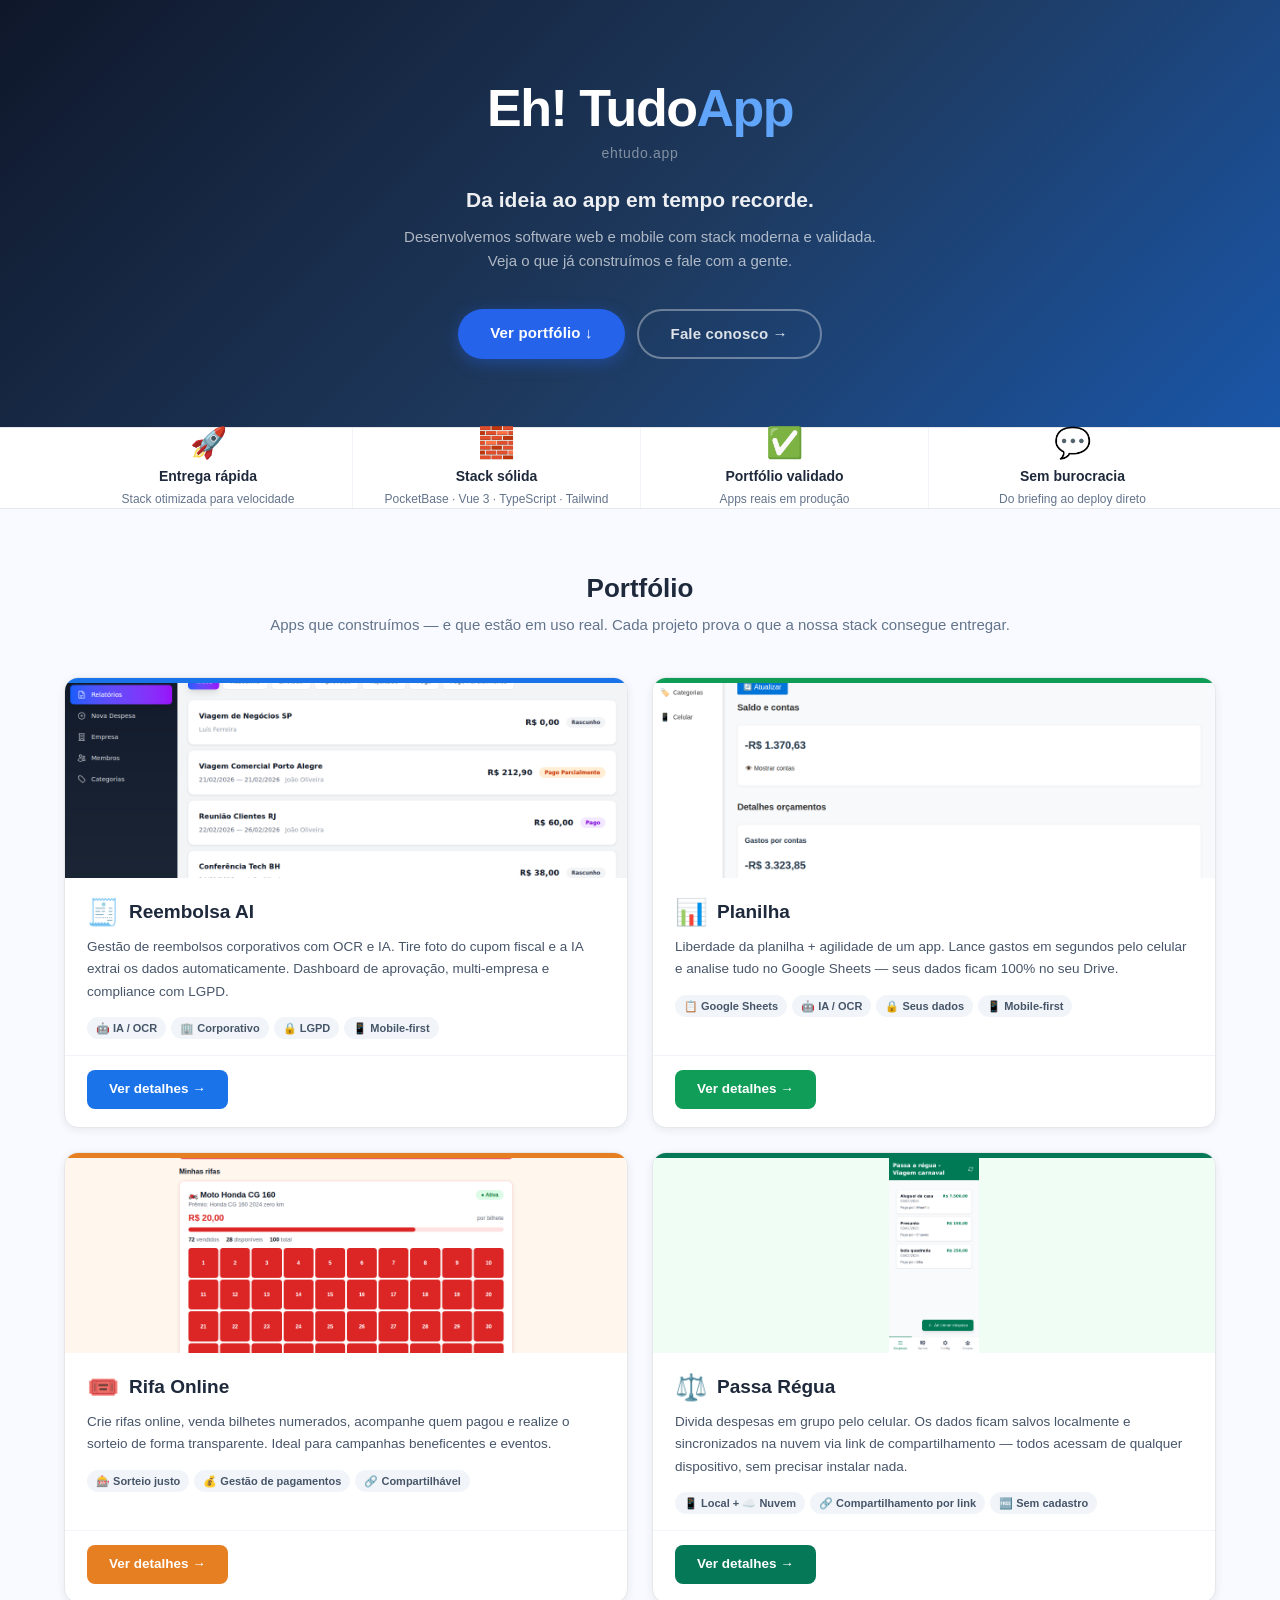
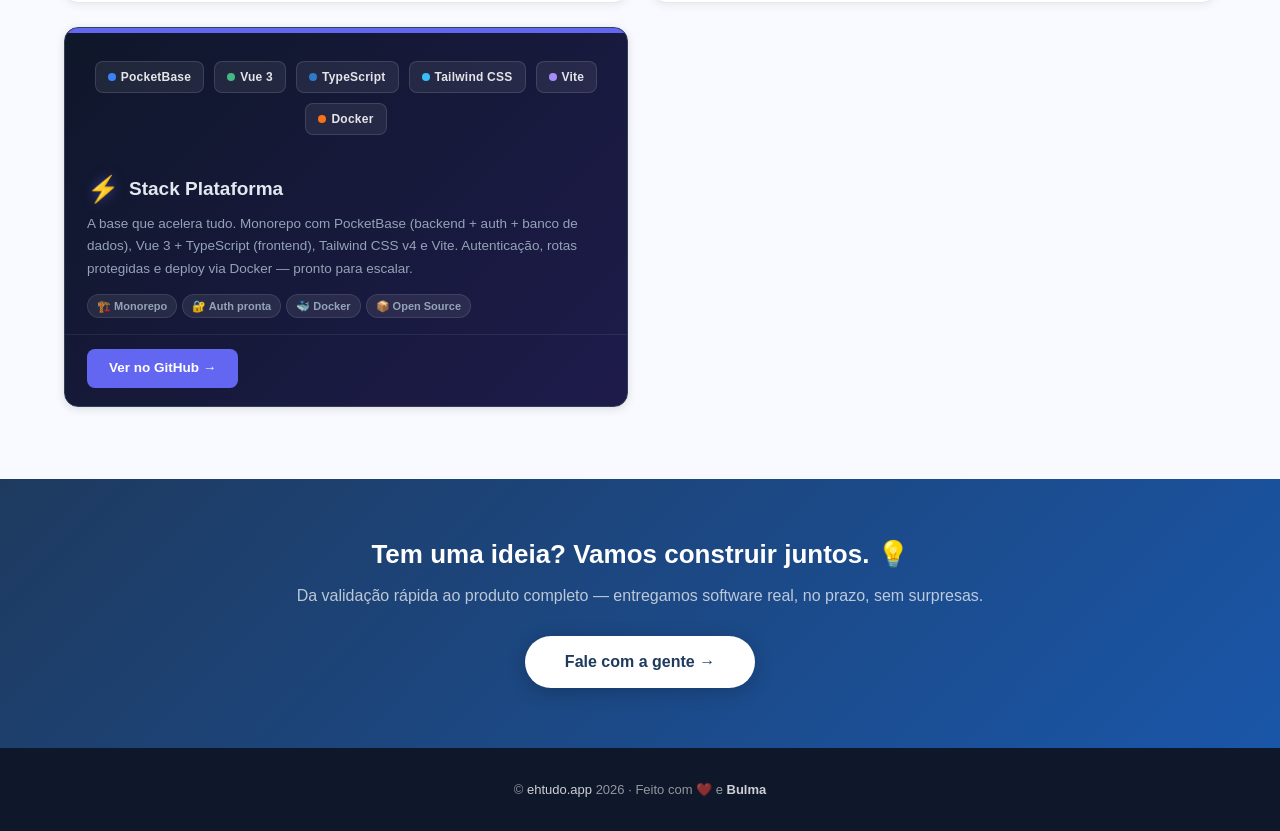
==== www/index.html @ 8eaa6269 "index.html: reposition as dev-services portfolio with Stack Plataforma card and CTA band Co-authored" ====
<!DOCTYPE html>
<html lang="pt-BR">
<head>
    <meta charset="utf-8">
    <meta name="viewport" content="width=device-width, initial-scale=1">
    <meta name="description" content="Eh! Tudo App — desenvolvemos software web e mobile de forma rápida com stack moderna (PocketBase + Vue + TypeScript + Tailwind). Conheça nosso portfólio e fale conosco.">
    <title>Eh! Tudo App — Desenvolvimento de Software</title>
    <link rel="stylesheet" href="https://cdnjs.cloudflare.com/ajax/libs/font-awesome/5.15.4/css/all.min.css">
    <link href="css/bulma.min.css" rel="stylesheet">
    <link href="css/style.css" rel="stylesheet">
    <script>
      (adsbygoogle = window.adsbygoogle || []).push({
        google_ad_client: "ca-pub-1269773357354866",
        enable_page_level_ads: true
      });
    </script>
    <style>
        /* ── Reset ───────────────────────────────── */
        body { background: #f8faff; font-family: -apple-system, BlinkMacSystemFont, 'Segoe UI', sans-serif; }

        /* ── Hero ────────────────────────────────── */
        .ht-hero {
            background: linear-gradient(135deg, #0f172a 0%, #1e3a5f 55%, #1a56a8 100%);
            padding: 80px 24px 68px;
            text-align: center;
        }
        .ht-hero-logo {
            font-size: 52px; font-weight: 900; color: #fff;
            letter-spacing: -1.5px; line-height: 1.1; margin-bottom: 6px;
        }
        .ht-hero-logo span { color: #60a5fa; }
        .ht-hero-domain { font-size: 14px; color: rgba(255,255,255,0.45); letter-spacing: 0.05em; margin-bottom: 22px; }
        .ht-hero-tagline {
            font-size: 21px; color: rgba(255,255,255,0.92); font-weight: 700;
            max-width: 580px; margin: 0 auto 10px; line-height: 1.35;
        }
        .ht-hero-sub {
            font-size: 15px; color: rgba(255,255,255,0.65);
            max-width: 480px; margin: 0 auto 36px; line-height: 1.6;
        }
        .ht-hero-ctas { display: flex; gap: 12px; justify-content: center; flex-wrap: wrap; }
        .ht-hero-cta {
            display: inline-block; background: #2563eb; color: #fff;
            padding: 13px 32px; border-radius: 50px; font-size: 15px;
            font-weight: 700; text-decoration: none; letter-spacing: 0.01em;
            transition: background 0.2s, transform 0.15s;
            box-shadow: 0 4px 16px rgba(37,99,235,0.40);
        }
        .ht-hero-cta:hover { background: #1d4ed8; color: #fff; transform: translateY(-1px); }
        .ht-hero-cta-ghost {
            display: inline-block; background: transparent; color: rgba(255,255,255,0.85);
            padding: 12px 32px; border-radius: 50px; font-size: 15px;
            font-weight: 700; text-decoration: none; letter-spacing: 0.01em;
            border: 2px solid rgba(255,255,255,0.35);
            transition: border-color 0.2s, color 0.2s, transform 0.15s;
        }
        .ht-hero-cta-ghost:hover { border-color: rgba(255,255,255,0.8); color: #fff; transform: translateY(-1px); }

        /* ── Pillars strip ───────────────────────── */
        .ht-pillars {
            background: #fff;
            border-bottom: 1px solid #e5e7eb;
            border-top: 1px solid #e5e7eb;
        }
        .ht-pillar { text-align: center; padding: 28px 12px; }
        .ht-pillar-icon { font-size: 30px; margin-bottom: 8px; line-height: 1; }
        .ht-pillar-title { font-weight: 700; font-size: 14px; color: #1e293b; margin-bottom: 3px; }
        .ht-pillar-sub { font-size: 12px; color: #64748b; }
        .ht-pillar + .ht-pillar { border-left: 1px solid #f1f5f9; }

        /* ── Apps section ────────────────────────── */
        .ht-apps { background: #f8faff; padding: 60px 24px 72px; }
        .ht-section-title {
            font-size: 26px; font-weight: 800; color: #1e293b;
            text-align: center; margin-bottom: 6px;
        }
        .ht-section-sub { text-align: center; color: #64748b; margin-bottom: 40px; font-size: 15px; }

        /* Card */
        .ht-card {
            background: #fff; border-radius: 14px; overflow: hidden;
            box-shadow: 0 2px 10px rgba(0,0,0,0.07);
            border: 1px solid #e5e7eb;
            display: flex; flex-direction: column; height: 100%;
            transition: box-shadow 0.2s, transform 0.2s;
        }
        .ht-card:hover { box-shadow: 0 10px 36px rgba(0,0,0,0.13); transform: translateY(-4px); }
        .ht-card-bar { height: 5px; }
        .ht-card-imgwrap { overflow: hidden; }
        .ht-card-img { width: 100%; height: 195px; object-fit: cover; display: block; }
        .ht-card-body { padding: 20px 22px 16px; flex: 1; }
        .ht-card-header { display: flex; align-items: center; gap: 10px; margin-bottom: 10px; }
        .ht-card-icon { font-size: 26px; line-height: 1; }
        .ht-card-name { font-size: 19px; font-weight: 700; color: #1e293b; }
        .ht-card-desc { font-size: 13.5px; color: #475569; line-height: 1.65; margin-bottom: 14px; }
        .ht-card-tags { display: flex; flex-wrap: wrap; gap: 5px; }
        .ht-tag {
            font-size: 11px; font-weight: 600; padding: 3px 9px; border-radius: 100px;
            background: #f1f5f9; color: #475569;
        }
        .ht-card-footer { padding: 14px 22px 18px; border-top: 1px solid #f1f5f9; }
        .ht-btn {
            display: inline-block; padding: 9px 22px; border-radius: 8px;
            font-size: 13.5px; font-weight: 700; text-decoration: none;
            transition: opacity 0.15s, transform 0.15s; color: #fff;
        }
        .ht-btn:hover { opacity: 0.88; color: #fff; transform: translateX(2px); }

        /* ── Stack card (dark tech panel) ───────── */
        .ht-stack-panel {
            background: linear-gradient(135deg, #0f172a 0%, #1e1b4b 100%);
            border-radius: 14px; overflow: hidden;
            box-shadow: 0 2px 10px rgba(0,0,0,0.12);
            border: 1px solid #334155;
            display: flex; flex-direction: column; height: 100%;
            transition: box-shadow 0.2s, transform 0.2s;
        }
        .ht-stack-panel:hover { box-shadow: 0 10px 36px rgba(0,0,0,0.25); transform: translateY(-4px); }
        .ht-stack-panel .ht-card-bar { background: #6366f1; }
        .ht-stack-preview {
            padding: 28px 24px 20px; display: flex; align-items: center; justify-content: center;
            gap: 10px; flex-wrap: wrap; min-height: 110px;
        }
        .ht-tech-badge {
            display: inline-flex; align-items: center; gap: 5px;
            background: rgba(255,255,255,0.07); border: 1px solid rgba(255,255,255,0.12);
            border-radius: 8px; padding: 6px 12px;
            font-size: 12px; font-weight: 700; color: rgba(255,255,255,0.88);
            letter-spacing: 0.02em;
        }
        .ht-tech-badge-dot { width: 8px; height: 8px; border-radius: 50%; display: inline-block; }
        .ht-stack-panel .ht-card-body { background: transparent; }
        .ht-stack-panel .ht-card-name { color: #e2e8f0; }
        .ht-stack-panel .ht-card-desc { color: #94a3b8; }
        .ht-stack-panel .ht-tag { background: rgba(255,255,255,0.08); color: #94a3b8; border: 1px solid rgba(255,255,255,0.1); }
        .ht-stack-panel .ht-card-footer { border-top: 1px solid rgba(255,255,255,0.08); }
        .ht-stack-panel .ht-card-icon { filter: drop-shadow(0 0 6px rgba(99,102,241,0.5)); }

        /* ── CTA band ────────────────────────────── */
        .ht-cta-band {
            background: linear-gradient(135deg, #1e3a5f 0%, #1a56a8 100%);
            padding: 56px 24px 60px; text-align: center;
        }
        .ht-cta-band-title { font-size: 26px; font-weight: 800; color: #fff; margin-bottom: 10px; }
        .ht-cta-band-sub { font-size: 16px; color: rgba(255,255,255,0.70); margin-bottom: 28px; }
        .ht-cta-band-btn {
            display: inline-block; background: #fff; color: #1e3a5f;
            padding: 14px 40px; border-radius: 50px; font-size: 16px;
            font-weight: 800; text-decoration: none;
            transition: background 0.2s, transform 0.15s;
            box-shadow: 0 4px 20px rgba(0,0,0,0.20);
        }
        .ht-cta-band-btn:hover { background: #e0edff; color: #1e3a5f; transform: translateY(-2px); }

        /* ── Footer ──────────────────────────────── */
        .ht-footer {
            background: #0f172a; color: rgba(255,255,255,0.55);
            text-align: center; padding: 32px 24px; font-size: 13px;
        }
        .ht-footer a { color: rgba(255,255,255,0.80); }
        .ht-footer a:hover { color: #fff; }

        @media (max-width: 768px) {
            .ht-hero { padding: 52px 16px 48px; }
            .ht-hero-logo { font-size: 38px; }
            .ht-hero-tagline { font-size: 18px; }
            .ht-hero-sub { font-size: 14px; }
            .ht-pillar + .ht-pillar { border-left: none; }
        }
    </style>
</head>
<body>

<!-- ── HERO ──────────────────────────────────────────── -->
<section class="ht-hero">
    <div class="ht-hero-logo">Eh! Tudo<span>App</span></div>
    <div class="ht-hero-domain">ehtudo.app</div>
    <p class="ht-hero-tagline">Da ideia ao app em tempo recorde.</p>
    <p class="ht-hero-sub">Desenvolvemos software web e mobile com stack moderna e validada. Veja o que já construímos e fale com a gente.</p>
    <div class="ht-hero-ctas">
        <a href="#portfolio" class="ht-hero-cta">Ver portfólio ↓</a>
        <a href="mailto:contato@ehtudo.app" class="ht-hero-cta-ghost">Fale conosco →</a>
    </div>
</section>

<!-- ── PILLARS ────────────────────────────────────────── -->
<section class="ht-pillars">
    <div class="container">
        <div class="columns is-mobile is-multiline is-gapless">
            <div class="column is-half-mobile is-one-quarter-tablet ht-pillar">
                <div class="ht-pillar-icon">🚀</div>
                <div class="ht-pillar-title">Entrega rápida</div>
                <div class="ht-pillar-sub">Stack otimizada para velocidade</div>
            </div>
            <div class="column is-half-mobile is-one-quarter-tablet ht-pillar">
                <div class="ht-pillar-icon">🧱</div>
                <div class="ht-pillar-title">Stack sólida</div>
                <div class="ht-pillar-sub">PocketBase · Vue 3 · TypeScript · Tailwind</div>
            </div>
            <div class="column is-half-mobile is-one-quarter-tablet ht-pillar">
                <div class="ht-pillar-icon">✅</div>
                <div class="ht-pillar-title">Portfólio validado</div>
                <div class="ht-pillar-sub">Apps reais em produção</div>
            </div>
            <div class="column is-half-mobile is-one-quarter-tablet ht-pillar">
                <div class="ht-pillar-icon">💬</div>
                <div class="ht-pillar-title">Sem burocracia</div>
                <div class="ht-pillar-sub">Do briefing ao deploy direto</div>
            </div>
        </div>
    </div>
</section>

<!-- ── PORTFOLIO ───────────────────────────────────────── -->
<section class="ht-apps" id="portfolio">
    <div class="container">
        <div class="ht-section-title">Portfólio</div>
        <p class="ht-section-sub">Apps que construímos — e que estão em uso real. Cada projeto prova o que a nossa stack consegue entregar.</p>

        <div class="columns is-multiline">

            <!-- Reembolsa AI -->
            <div class="column is-half">
                <div class="ht-card">
                    <div class="ht-card-bar" style="background:#1a73e8;"></div>
                    <div class="ht-card-imgwrap">
                        <img class="ht-card-img" src="img/reembolsa-reports.png" alt="Reembolsa AI">
                    </div>
                    <div class="ht-card-body">
                        <div class="ht-card-header">
                            <span class="ht-card-icon">🧾</span>
                            <span class="ht-card-name">Reembolsa AI</span>
                        </div>
                        <p class="ht-card-desc">Gestão de reembolsos corporativos com OCR e IA. Tire foto do cupom fiscal e a IA extrai os dados automaticamente. Dashboard de aprovação, multi-empresa e compliance com LGPD.</p>
                        <div class="ht-card-tags">
                            <span class="ht-tag">🤖 IA / OCR</span>
                            <span class="ht-tag">🏢 Corporativo</span>
                            <span class="ht-tag">🔒 LGPD</span>
                            <span class="ht-tag">📱 Mobile-first</span>
                        </div>
                    </div>
                    <div class="ht-card-footer">
                        <a href="reembolsa.html" class="ht-btn" style="background:#1a73e8;">Ver detalhes →</a>
                    </div>
                </div>
            </div>

            <!-- Planilha -->
            <div class="column is-half">
                <div class="ht-card">
                    <div class="ht-card-bar" style="background:#0f9d58;"></div>
                    <div class="ht-card-imgwrap">
                        <img class="ht-card-img" src="img/planilha-dashboard.png" alt="Planilha">
                    </div>
                    <div class="ht-card-body">
                        <div class="ht-card-header">
                            <span class="ht-card-icon">📊</span>
                            <span class="ht-card-name">Planilha</span>
                        </div>
                        <p class="ht-card-desc">Liberdade da planilha + agilidade de um app. Lance gastos em segundos pelo celular e analise tudo no Google Sheets — seus dados ficam 100% no seu Drive.</p>
                        <div class="ht-card-tags">
                            <span class="ht-tag">📋 Google Sheets</span>
                            <span class="ht-tag">🤖 IA / OCR</span>
                            <span class="ht-tag">🔒 Seus dados</span>
                            <span class="ht-tag">📱 Mobile-first</span>
                        </div>
                    </div>
                    <div class="ht-card-footer">
                        <a href="planilha.html" class="ht-btn" style="background:#0f9d58;">Ver detalhes →</a>
                    </div>
                </div>
            </div>

            <!-- Rifa Online -->
            <div class="column is-half">
                <div class="ht-card">
                    <div class="ht-card-bar" style="background:#e67e22;"></div>
                    <div class="ht-card-imgwrap">
                        <img class="ht-card-img" src="img/screenshot-rifa.png" alt="Rifa Online">
                    </div>
                    <div class="ht-card-body">
                        <div class="ht-card-header">
                            <span class="ht-card-icon">🎟️</span>
                            <span class="ht-card-name">Rifa Online</span>
                        </div>
                        <p class="ht-card-desc">Crie rifas online, venda bilhetes numerados, acompanhe quem pagou e realize o sorteio de forma transparente. Ideal para campanhas beneficentes e eventos.</p>
                        <div class="ht-card-tags">
                            <span class="ht-tag">🎰 Sorteio justo</span>
                            <span class="ht-tag">💰 Gestão de pagamentos</span>
                            <span class="ht-tag">🔗 Compartilhável</span>
                        </div>
                    </div>
                    <div class="ht-card-footer">
                        <a href="rifa.html" class="ht-btn" style="background:#e67e22;">Ver detalhes →</a>
                    </div>
                </div>
            </div>

            <!-- Passa Régua -->
            <div class="column is-half">
                <div class="ht-card">
                    <div class="ht-card-bar" style="background:#047857;"></div>
                    <div class="ht-card-imgwrap" style="background:#f0fdf4; display:flex; justify-content:center; align-items:center;">
                        <img src="img/passaregua-despesas.png" alt="Passa Régua" style="height:195px; width:auto; object-fit:contain; display:block;">
                    </div>
                    <div class="ht-card-body">
                        <div class="ht-card-header">
                            <span class="ht-card-icon">⚖️</span>
                            <span class="ht-card-name">Passa Régua</span>
                        </div>
                        <p class="ht-card-desc">Divida despesas em grupo pelo celular. Os dados ficam salvos localmente e sincronizados na nuvem via link de compartilhamento — todos acessam de qualquer dispositivo, sem precisar instalar nada.</p>
                        <div class="ht-card-tags">
                            <span class="ht-tag">📱 Local + ☁️ Nuvem</span>
                            <span class="ht-tag">🔗 Compartilhamento por link</span>
                            <span class="ht-tag">🆓 Sem cadastro</span>
                        </div>
                    </div>
                    <div class="ht-card-footer">
                        <a href="passaregua.html" class="ht-btn" style="background:#047857;">Ver detalhes →</a>
                    </div>
                </div>
            </div>

            <!-- Stack Plataforma -->
            <div class="column is-half">
                <div class="ht-stack-panel">
                    <div class="ht-card-bar"></div>
                    <div class="ht-stack-preview">
                        <span class="ht-tech-badge"><span class="ht-tech-badge-dot" style="background:#3b82f6;"></span>PocketBase</span>
                        <span class="ht-tech-badge"><span class="ht-tech-badge-dot" style="background:#42b883;"></span>Vue 3</span>
                        <span class="ht-tech-badge"><span class="ht-tech-badge-dot" style="background:#3178c6;"></span>TypeScript</span>
                        <span class="ht-tech-badge"><span class="ht-tech-badge-dot" style="background:#38bdf8;"></span>Tailwind CSS</span>
                        <span class="ht-tech-badge"><span class="ht-tech-badge-dot" style="background:#a78bfa;"></span>Vite</span>
                        <span class="ht-tech-badge"><span class="ht-tech-badge-dot" style="background:#f97316;"></span>Docker</span>
                    </div>
                    <div class="ht-card-body">
                        <div class="ht-card-header">
                            <span class="ht-card-icon">⚡</span>
                            <span class="ht-card-name">Stack Plataforma</span>
                        </div>
                        <p class="ht-card-desc">A base que acelera tudo. Monorepo com PocketBase (backend + auth + banco de dados), Vue 3 + TypeScript (frontend), Tailwind CSS v4 e Vite. Autenticação, rotas protegidas e deploy via Docker — pronto para escalar.</p>
                        <div class="ht-card-tags">
                            <span class="ht-tag">🏗️ Monorepo</span>
                            <span class="ht-tag">🔐 Auth pronta</span>
                            <span class="ht-tag">🐳 Docker</span>
                            <span class="ht-tag">📦 Open Source</span>
                        </div>
                    </div>
                    <div class="ht-card-footer">
                        <a href="https://github.com/edsonlcandido/pockebase-vue-tailwind-flowbite" target="_blank" rel="noopener" class="ht-btn" style="background:#6366f1;">Ver no GitHub →</a>
                    </div>
                </div>
            </div>

        </div>
    </div>
</section>

<!-- ── CTA BAND ───────────────────────────────────────── -->
<section class="ht-cta-band">
    <div class="container">
        <div class="ht-cta-band-title">Tem uma ideia? Vamos construir juntos. 💡</div>
        <p class="ht-cta-band-sub">Da validação rápida ao produto completo — entregamos software real, no prazo, sem surpresas.</p>
        <a href="mailto:contato@ehtudo.app" class="ht-cta-band-btn">Fale com a gente →</a>
    </div>
</section>
<footer class="ht-footer">
    <p>© <a href="http://ehtudo.app">ehtudo.app</a> 2026 · Feito com ❤️ e <strong style="color:rgba(255,255,255,0.8)">Bulma</strong></p>
</footer>

</body>
</html>
---- www/css/style.css ----
section.masthead {
    position: relative;
    background-color: #343a40;
    background: linear-gradient(rgba(0,0,0,0.3), rgba(0,0,0,0.3)), url(../img/bg-cover.jpg) no-repeat center center;
    background-size: cover;
}
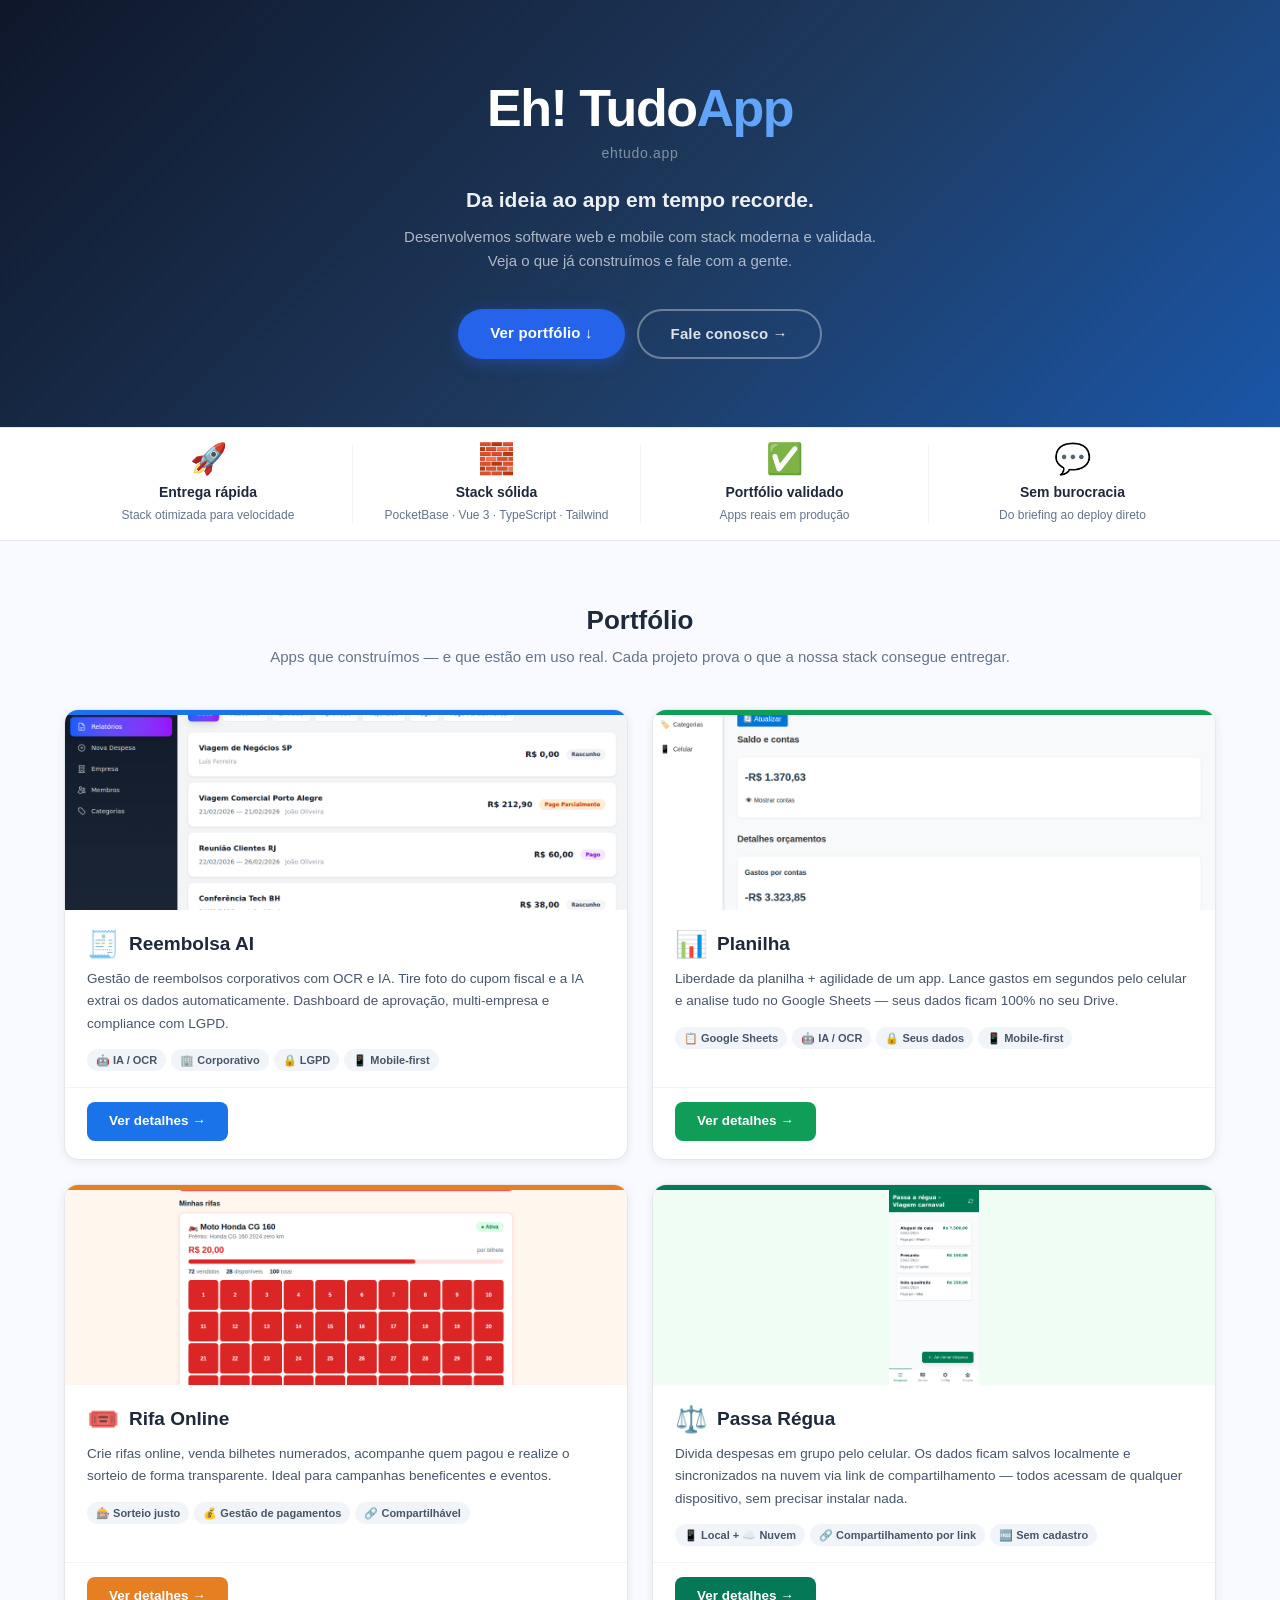
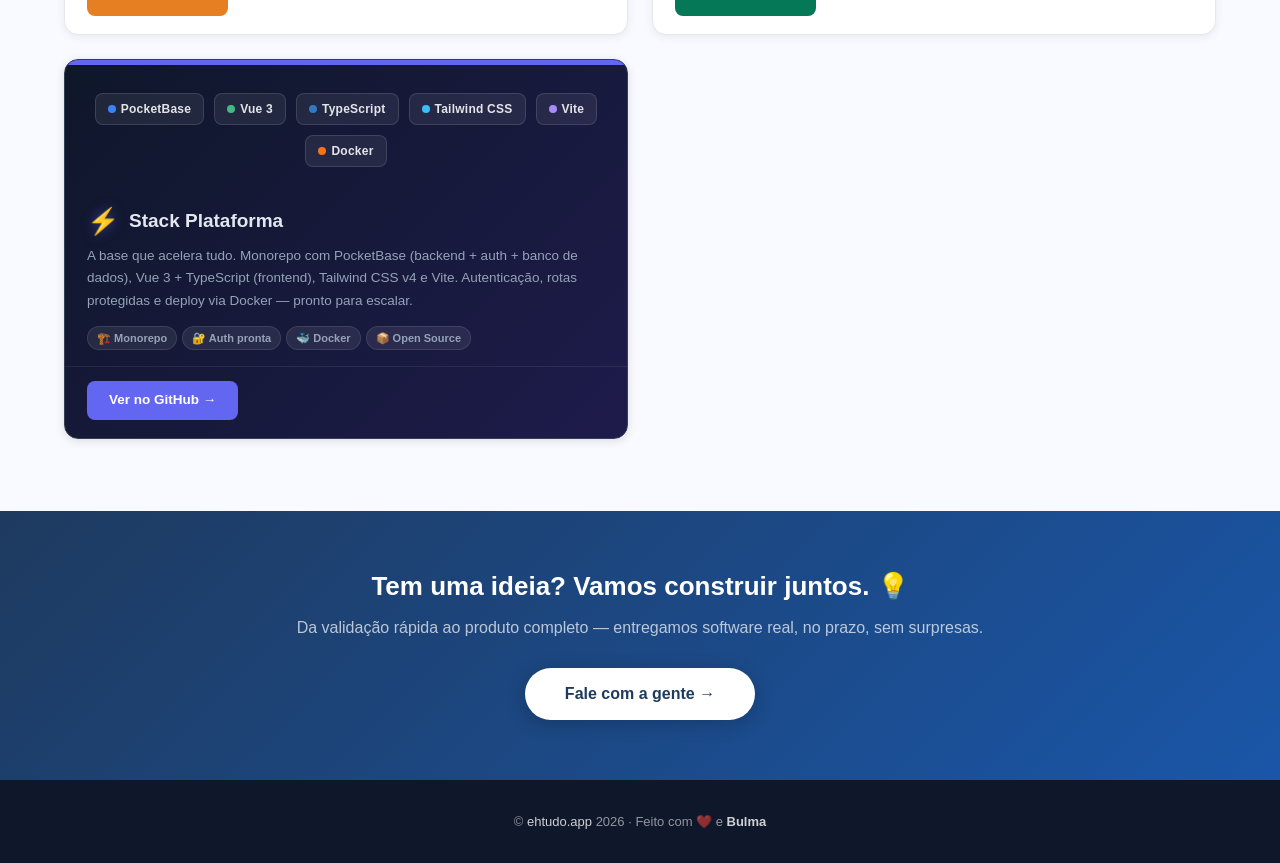
==== commit 9fbef503: "Fix pillars padding, planilha categories/server text, passaregua sync description Co-authored-by: ed" ====
--- a/www/index.html
+++ b/www/index.html
@@ -61,6 +61,7 @@
             background: #fff;
             border-bottom: 1px solid #e5e7eb;
             border-top: 1px solid #e5e7eb;
+            padding: 16px 0;
         }
         .ht-pillar { text-align: center; padding: 28px 12px; }
         .ht-pillar-icon { font-size: 30px; margin-bottom: 8px; line-height: 1; }
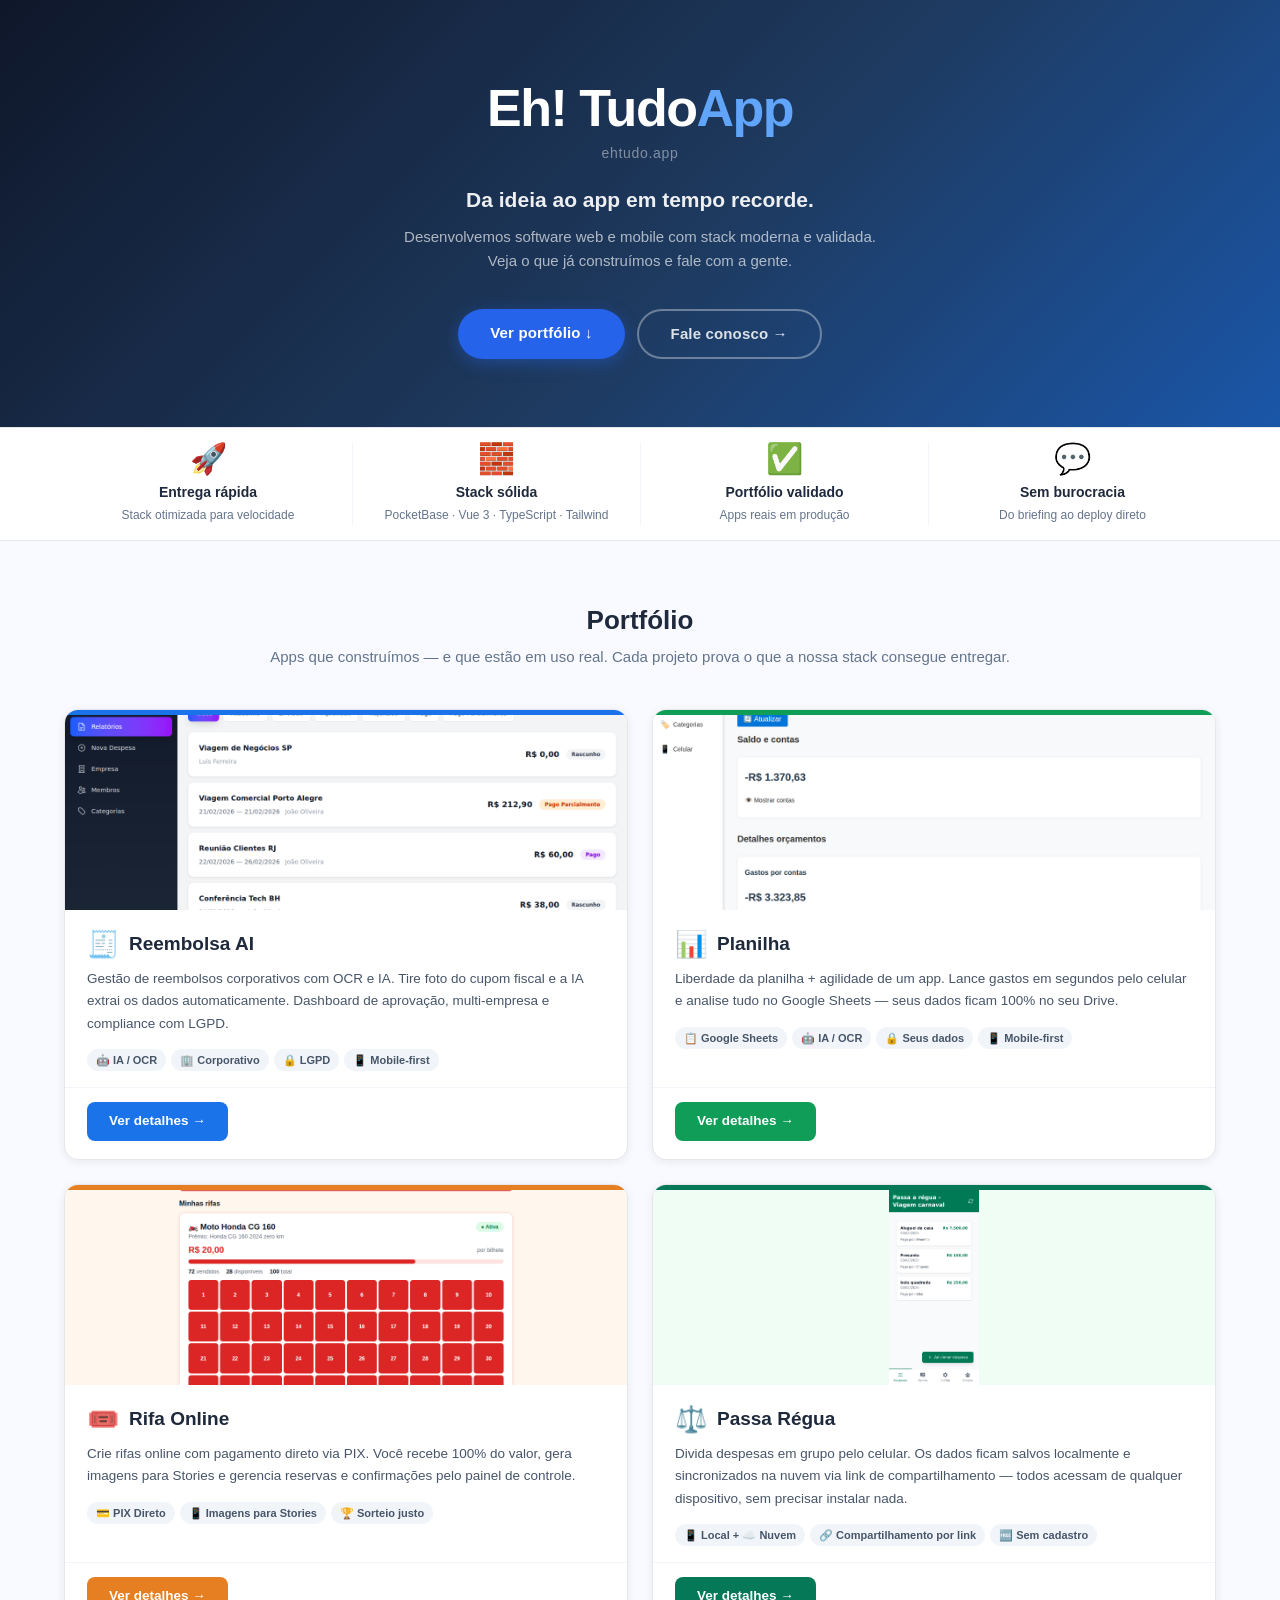
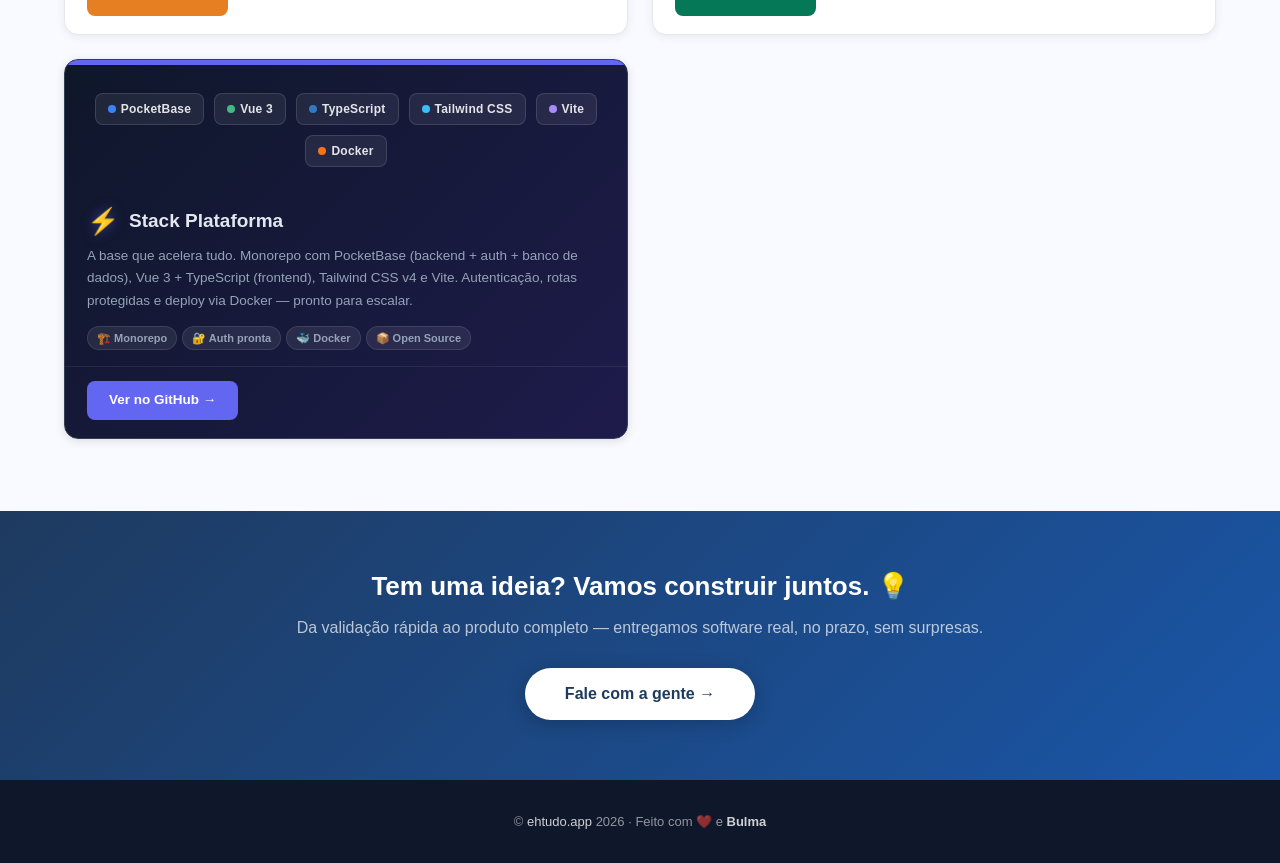
==== commit 29267f36: "rifa: rebuild details page Google Play-style; update index.html card Co-authored-by: edsonlcandido <" ====
--- a/www/index.html
+++ b/www/index.html
@@ -284,11 +284,11 @@
                             <span class="ht-card-icon">🎟️</span>
                             <span class="ht-card-name">Rifa Online</span>
                         </div>
-                        <p class="ht-card-desc">Crie rifas online, venda bilhetes numerados, acompanhe quem pagou e realize o sorteio de forma transparente. Ideal para campanhas beneficentes e eventos.</p>
-                        <div class="ht-card-tags">
-                            <span class="ht-tag">🎰 Sorteio justo</span>
-                            <span class="ht-tag">💰 Gestão de pagamentos</span>
-                            <span class="ht-tag">🔗 Compartilhável</span>
+                        <p class="ht-card-desc">Crie rifas online com pagamento direto via PIX. Você recebe 100% do valor, gera imagens para Stories e gerencia reservas e confirmações pelo painel de controle.</p>
+                        <div class="ht-card-tags">
+                            <span class="ht-tag">💳 PIX Direto</span>
+                            <span class="ht-tag">📱 Imagens para Stories</span>
+                            <span class="ht-tag">🏆 Sorteio justo</span>
                         </div>
                     </div>
                     <div class="ht-card-footer">
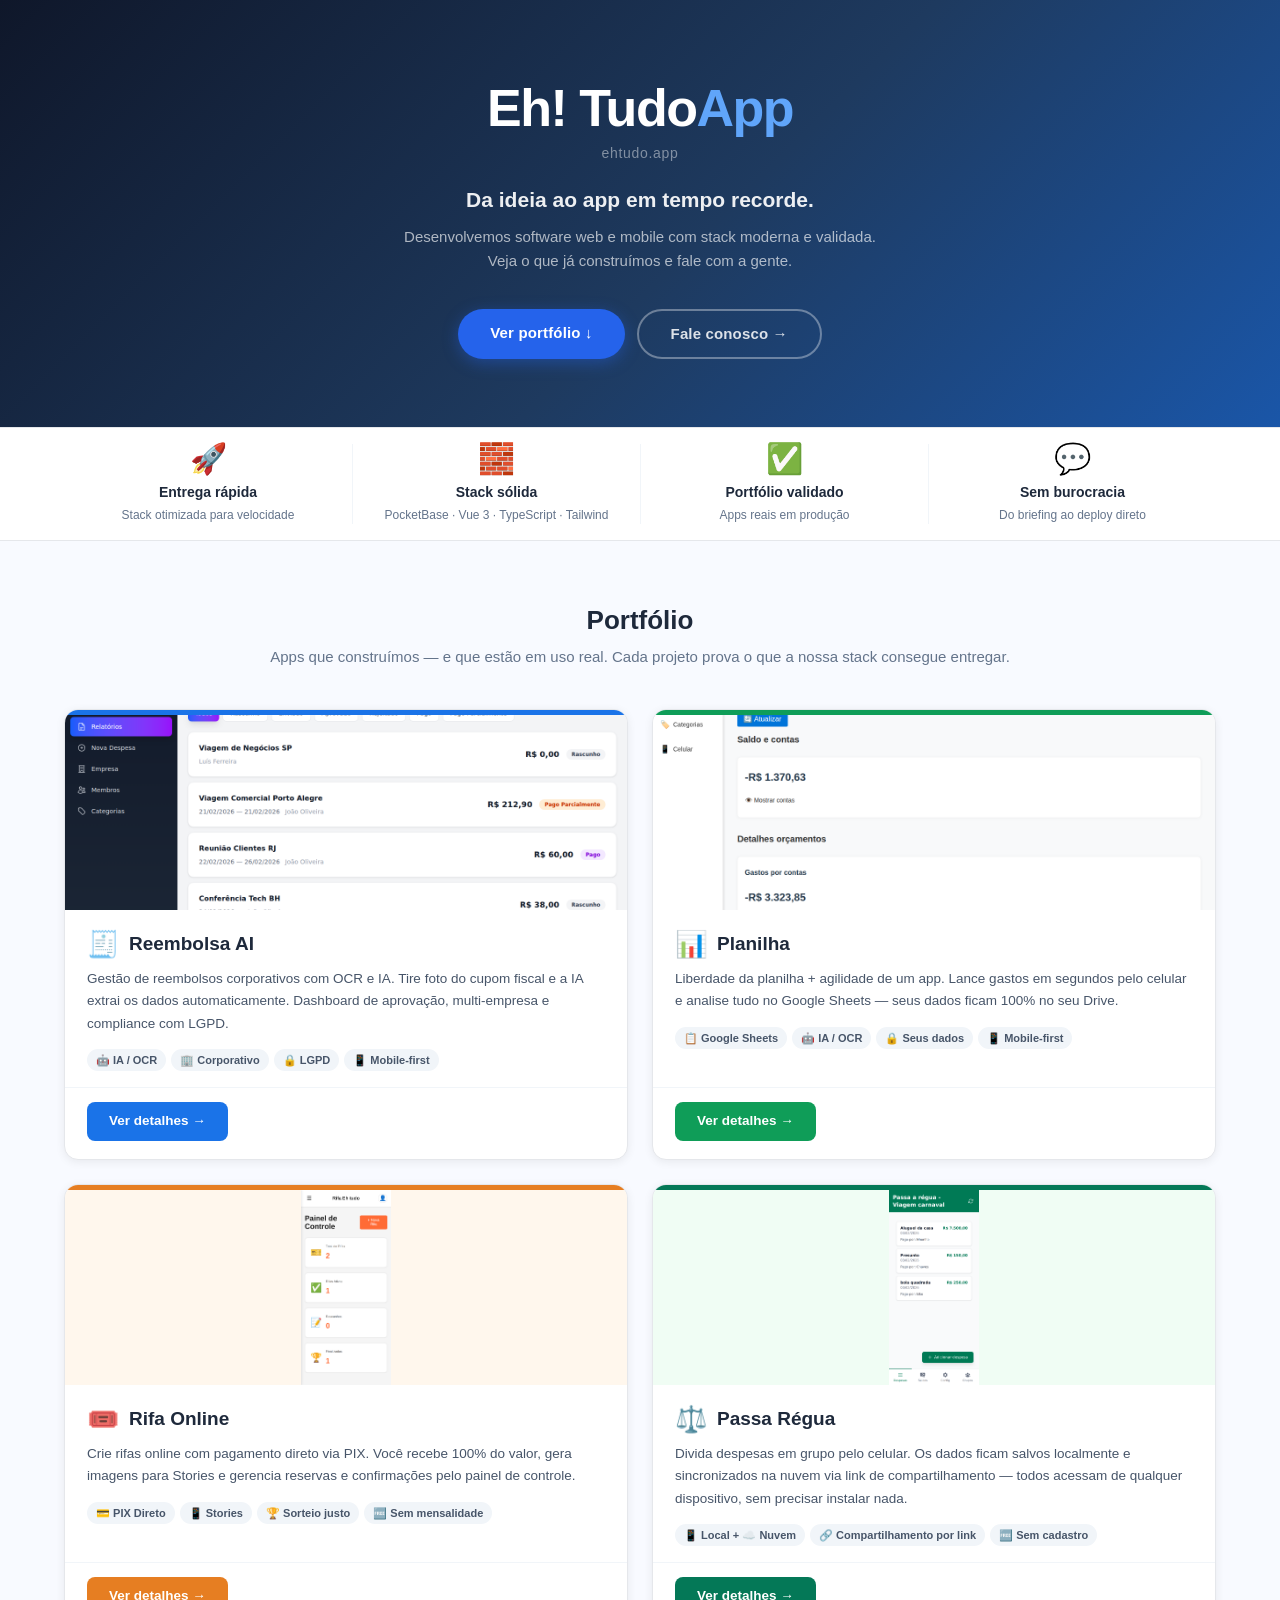
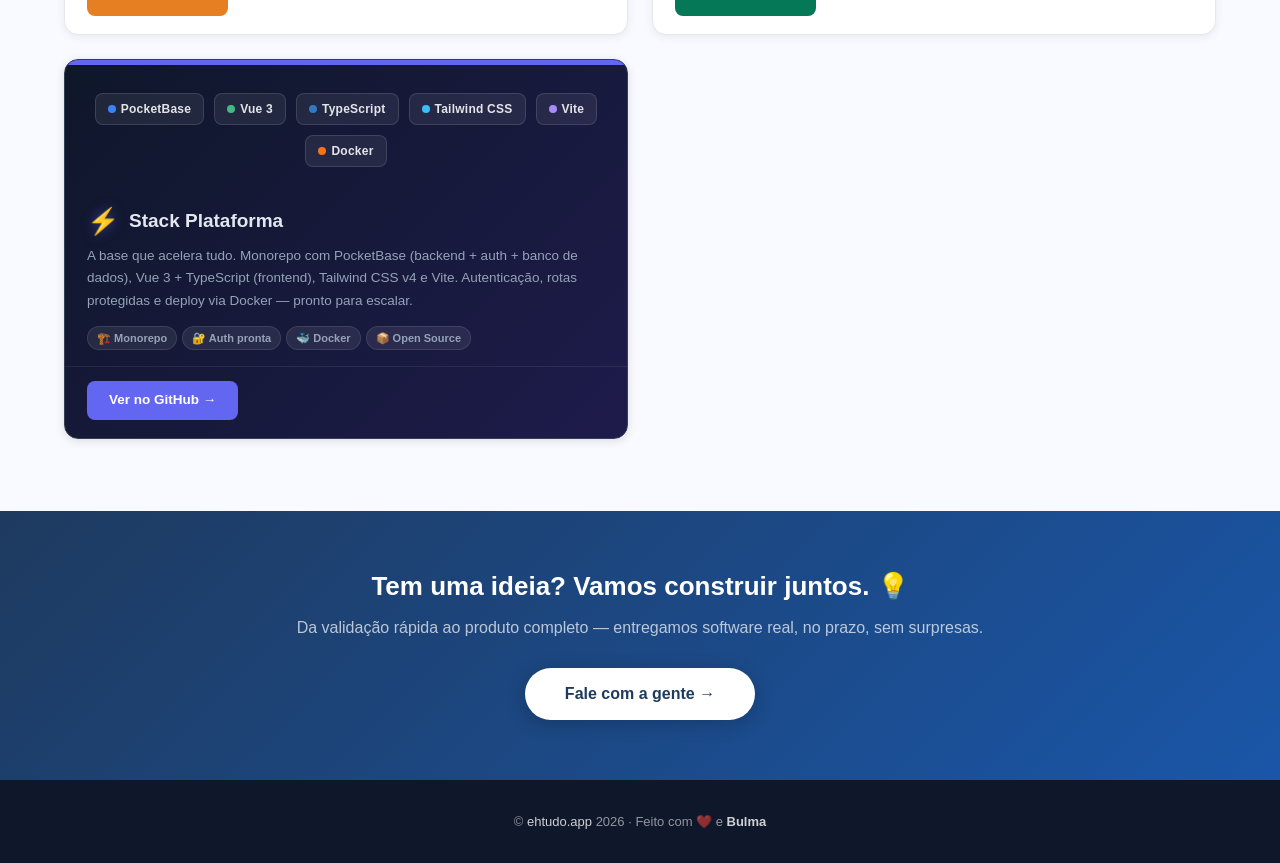
==== commit b70c4097: "index.html: fix Rifa card consistency — use phone dashboard screenshot, match card style and add 4th" ====
--- a/www/index.html
+++ b/www/index.html
@@ -276,8 +276,8 @@
             <div class="column is-half">
                 <div class="ht-card">
                     <div class="ht-card-bar" style="background:#e67e22;"></div>
-                    <div class="ht-card-imgwrap">
-                        <img class="ht-card-img" src="img/screenshot-rifa.png" alt="Rifa Online">
+                    <div class="ht-card-imgwrap" style="background:#fff7ed; display:flex; justify-content:center; align-items:center;">
+                        <img src="img/rifa-dashboard.png" alt="Rifa Online" style="height:195px; width:auto; object-fit:contain; display:block;">
                     </div>
                     <div class="ht-card-body">
                         <div class="ht-card-header">
@@ -287,8 +287,9 @@
                         <p class="ht-card-desc">Crie rifas online com pagamento direto via PIX. Você recebe 100% do valor, gera imagens para Stories e gerencia reservas e confirmações pelo painel de controle.</p>
                         <div class="ht-card-tags">
                             <span class="ht-tag">💳 PIX Direto</span>
-                            <span class="ht-tag">📱 Imagens para Stories</span>
+                            <span class="ht-tag">📱 Stories</span>
                             <span class="ht-tag">🏆 Sorteio justo</span>
+                            <span class="ht-tag">🆓 Sem mensalidade</span>
                         </div>
                     </div>
                     <div class="ht-card-footer">
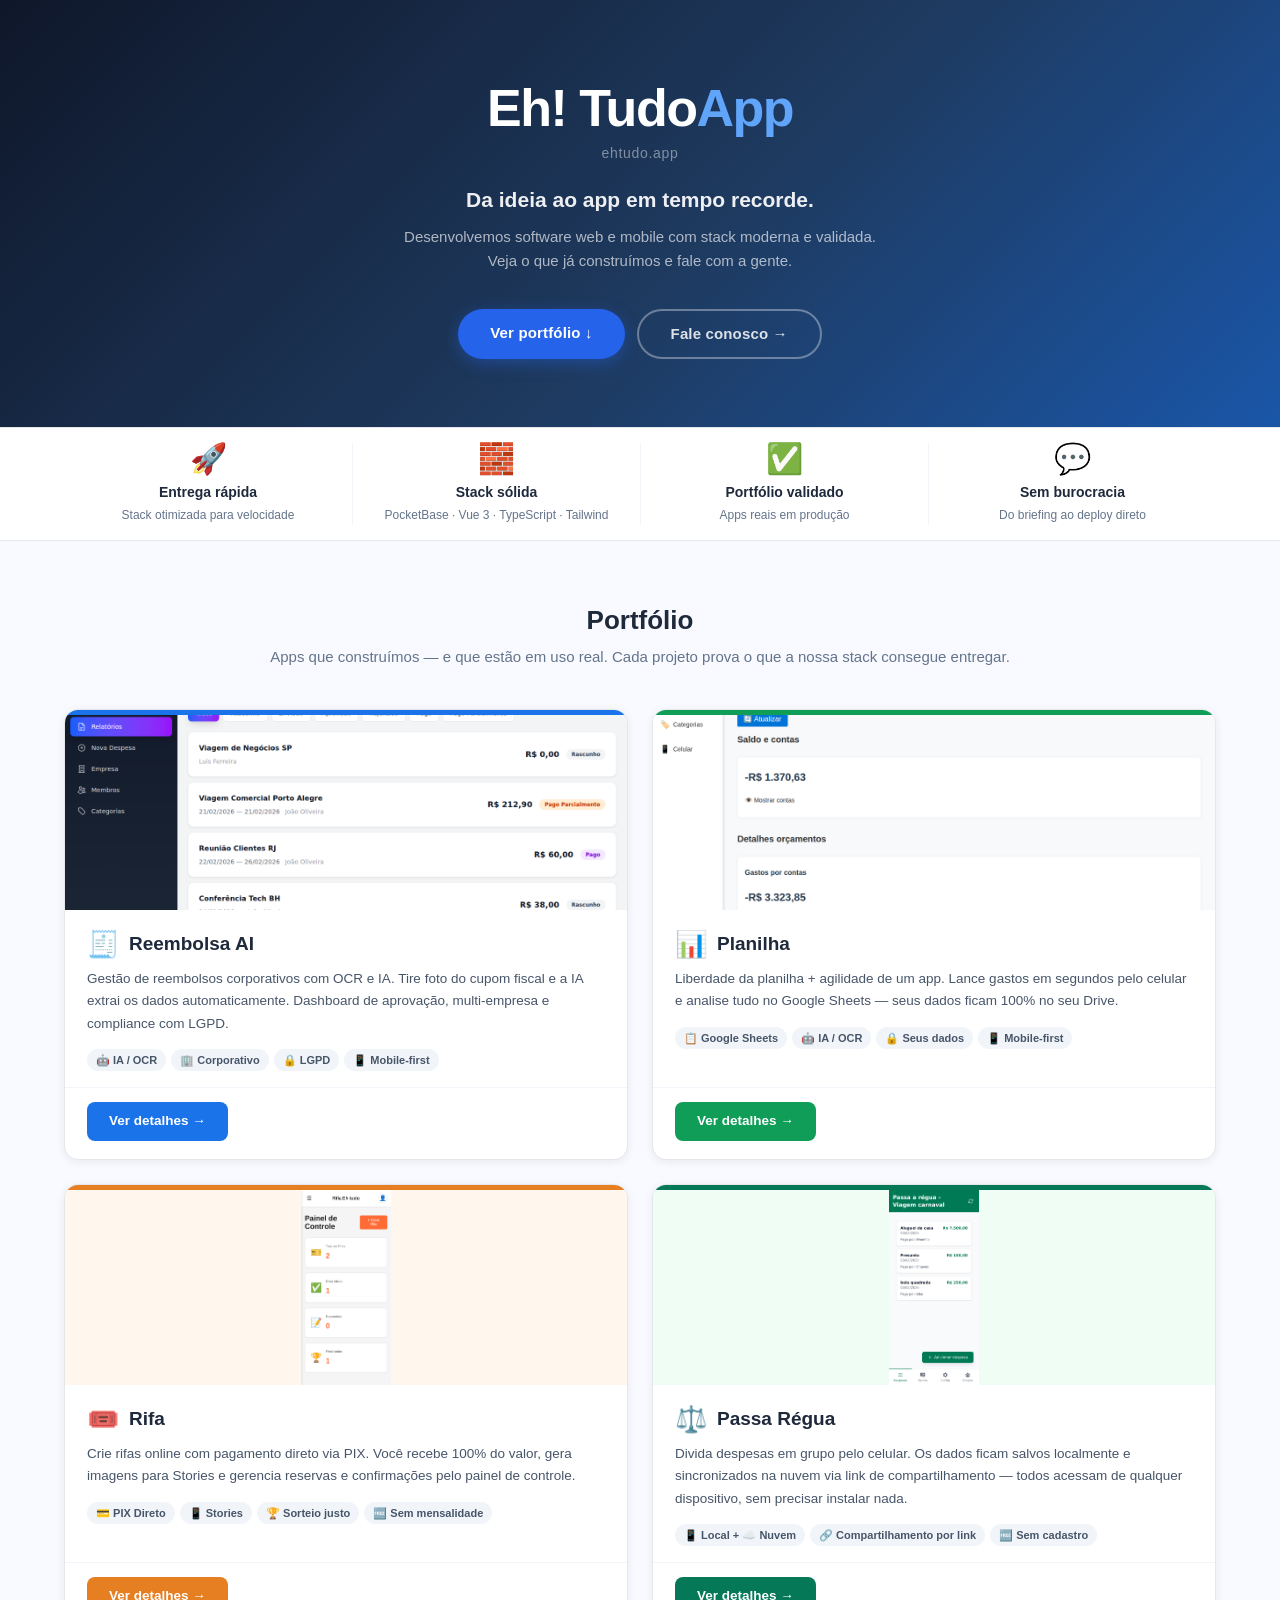
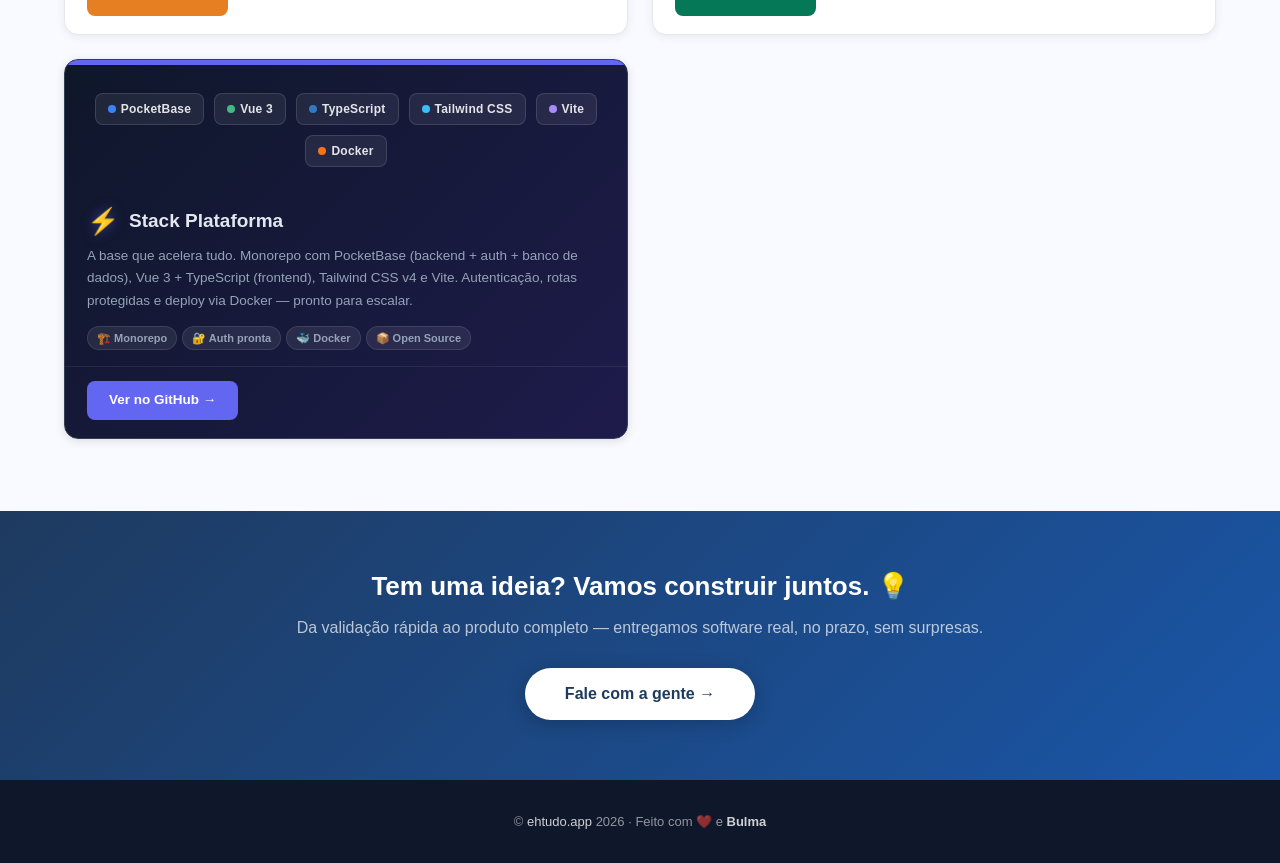
==== commit d596ddd2: "Update Rifa Online to Rifa in index.html" ====
--- a/www/index.html
+++ b/www/index.html
@@ -272,17 +272,17 @@
                 </div>
             </div>
 
-            <!-- Rifa Online -->
+            <!-- Rifa -->
             <div class="column is-half">
                 <div class="ht-card">
                     <div class="ht-card-bar" style="background:#e67e22;"></div>
                     <div class="ht-card-imgwrap" style="background:#fff7ed; display:flex; justify-content:center; align-items:center;">
-                        <img src="img/rifa-dashboard.png" alt="Rifa Online" style="height:195px; width:auto; object-fit:contain; display:block;">
+                        <img src="img/rifa-dashboard.png" alt="Rifa" style="height:195px; width:auto; object-fit:contain; display:block;">
                     </div>
                     <div class="ht-card-body">
                         <div class="ht-card-header">
                             <span class="ht-card-icon">🎟️</span>
-                            <span class="ht-card-name">Rifa Online</span>
+                            <span class="ht-card-name">Rifa</span>
                         </div>
                         <p class="ht-card-desc">Crie rifas online com pagamento direto via PIX. Você recebe 100% do valor, gera imagens para Stories e gerencia reservas e confirmações pelo painel de controle.</p>
                         <div class="ht-card-tags">
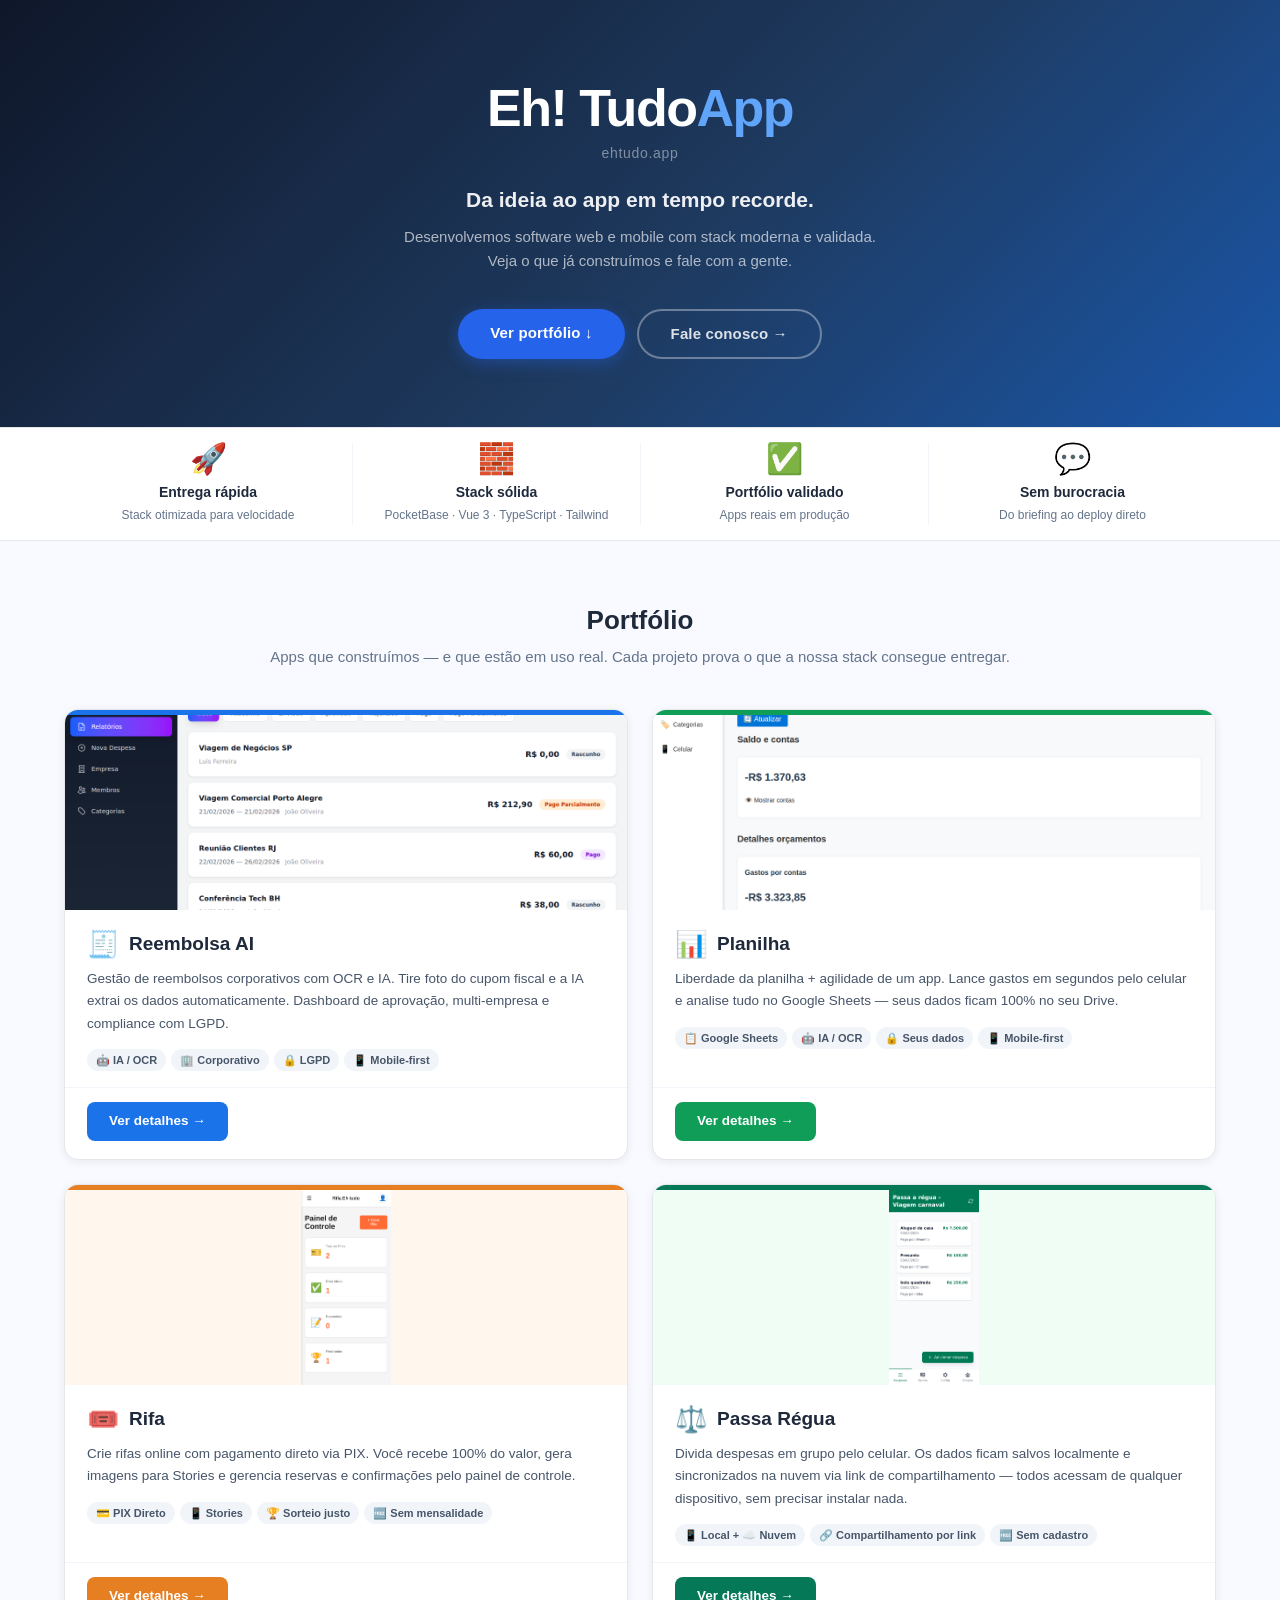
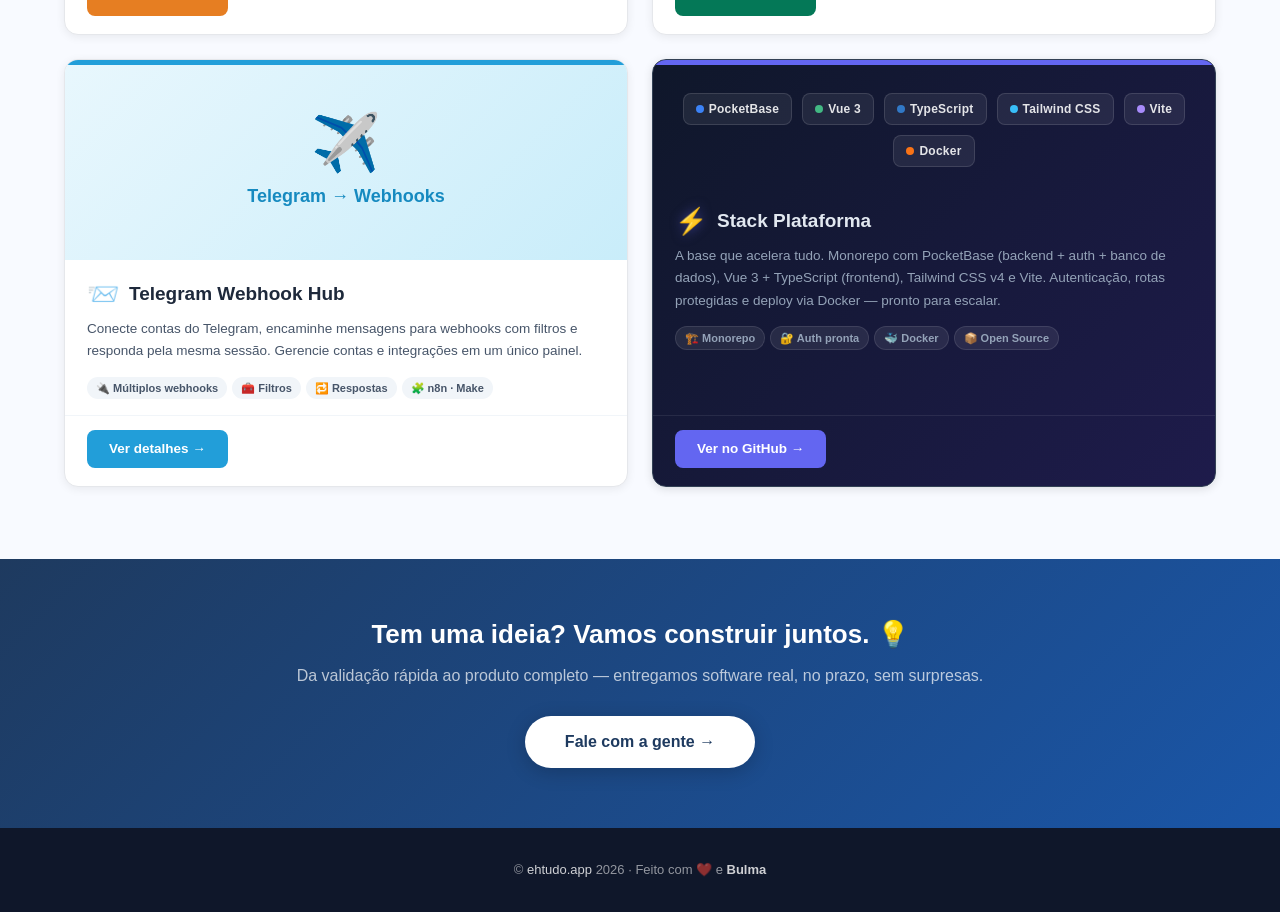
==== commit e375d1c9: "Add Telegram Webhook Hub to portfolio Co-authored-by: edsonlcandido <38674440+edsonlcandido@users.no" ====
--- a/www/index.html
+++ b/www/index.html
@@ -323,6 +323,33 @@
                 </div>
             </div>
 
+            <!-- Telegram Webhook Hub -->
+            <div class="column is-half">
+                <div class="ht-card">
+                    <div class="ht-card-bar" style="background:#229ed9;"></div>
+                    <div class="ht-card-imgwrap" style="height:195px; background:linear-gradient(135deg,#e8f7fd,#c9edfa); display:flex; justify-content:center; align-items:center; flex-direction:column; color:#168ac0;">
+                        <div style="font-size:56px; line-height:1;">✈️</div>
+                        <div style="font-size:18px; font-weight:700; margin-top:12px;">Telegram → Webhooks</div>
+                    </div>
+                    <div class="ht-card-body">
+                        <div class="ht-card-header">
+                            <span class="ht-card-icon">📨</span>
+                            <span class="ht-card-name">Telegram Webhook Hub</span>
+                        </div>
+                        <p class="ht-card-desc">Conecte contas do Telegram, encaminhe mensagens para webhooks com filtros e responda pela mesma sessão. Gerencie contas e integrações em um único painel.</p>
+                        <div class="ht-card-tags">
+                            <span class="ht-tag">🔌 Múltiplos webhooks</span>
+                            <span class="ht-tag">🧰 Filtros</span>
+                            <span class="ht-tag">🔁 Respostas</span>
+                            <span class="ht-tag">🧩 n8n · Make</span>
+                        </div>
+                    </div>
+                    <div class="ht-card-footer">
+                        <a href="telegram-webhook.html" class="ht-btn" style="background:#229ed9;">Ver detalhes →</a>
+                    </div>
+                </div>
+            </div>
+
             <!-- Stack Plataforma -->
             <div class="column is-half">
                 <div class="ht-stack-panel">
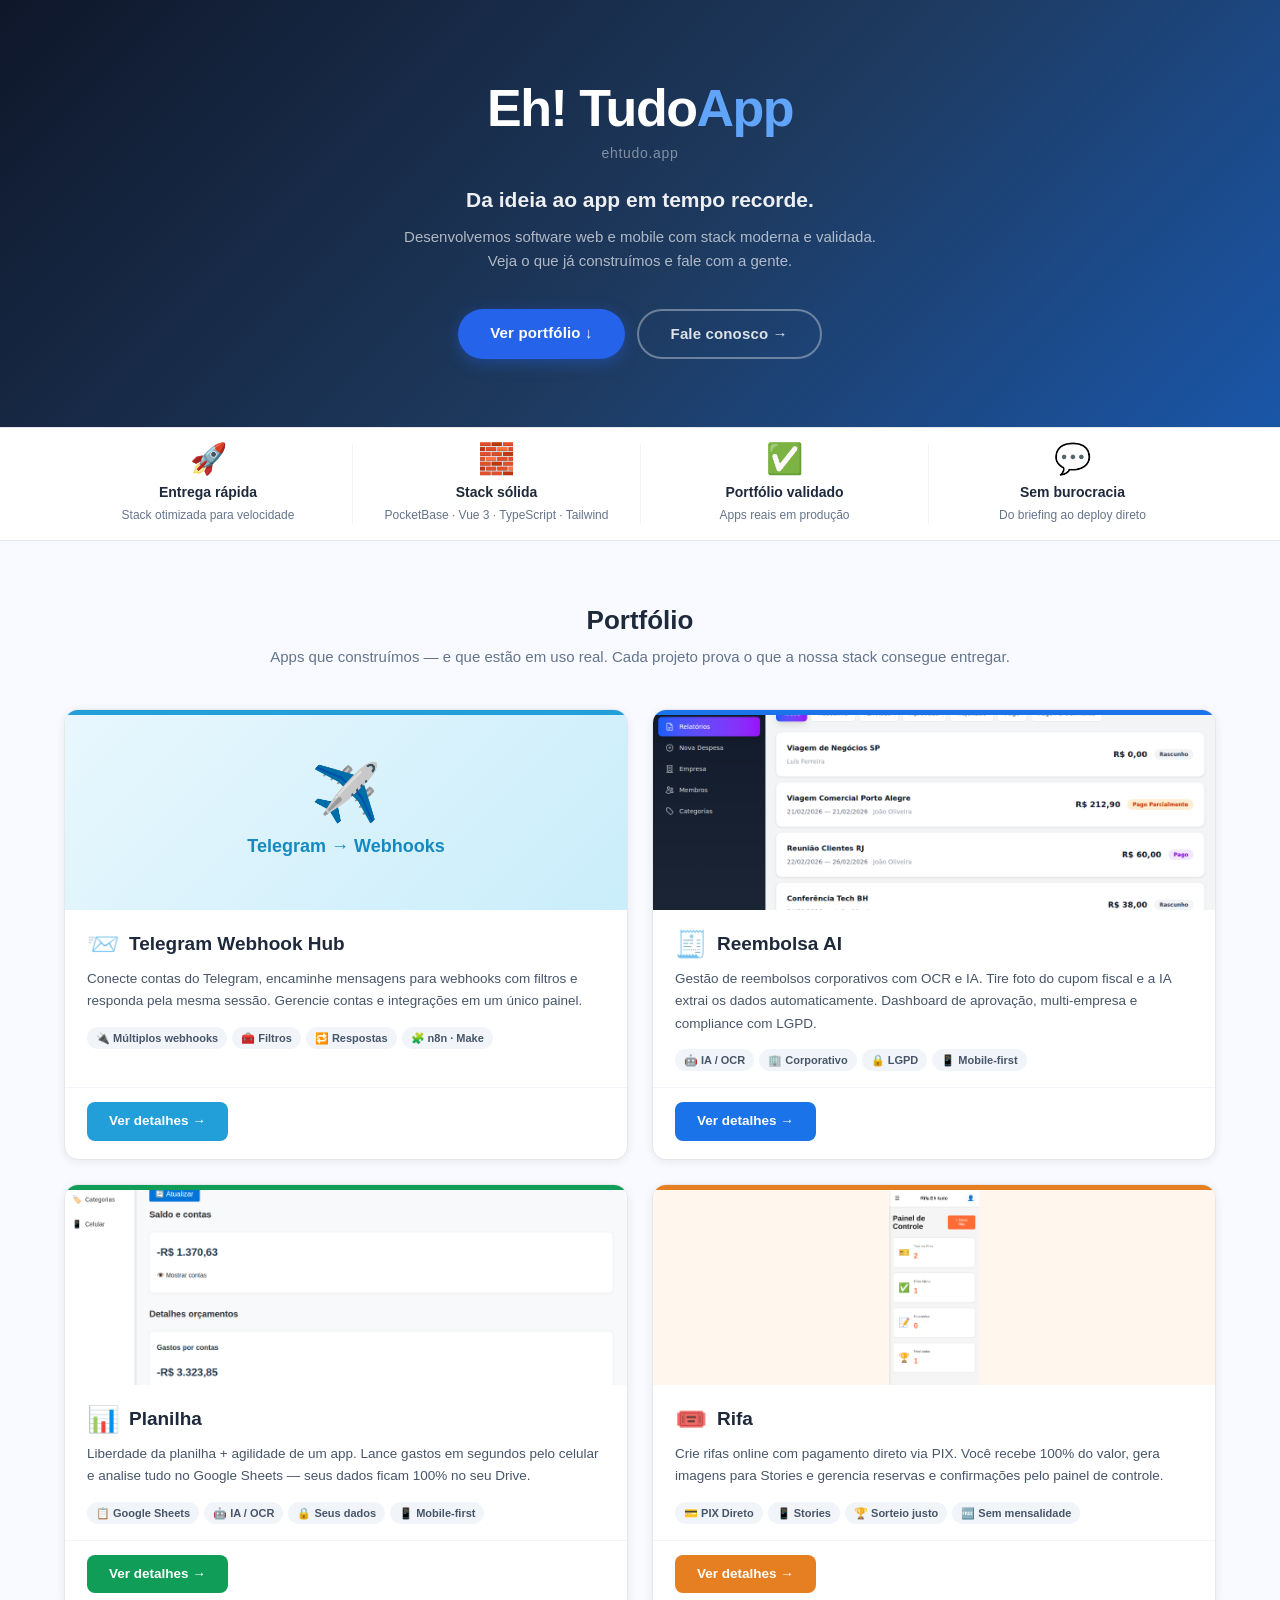
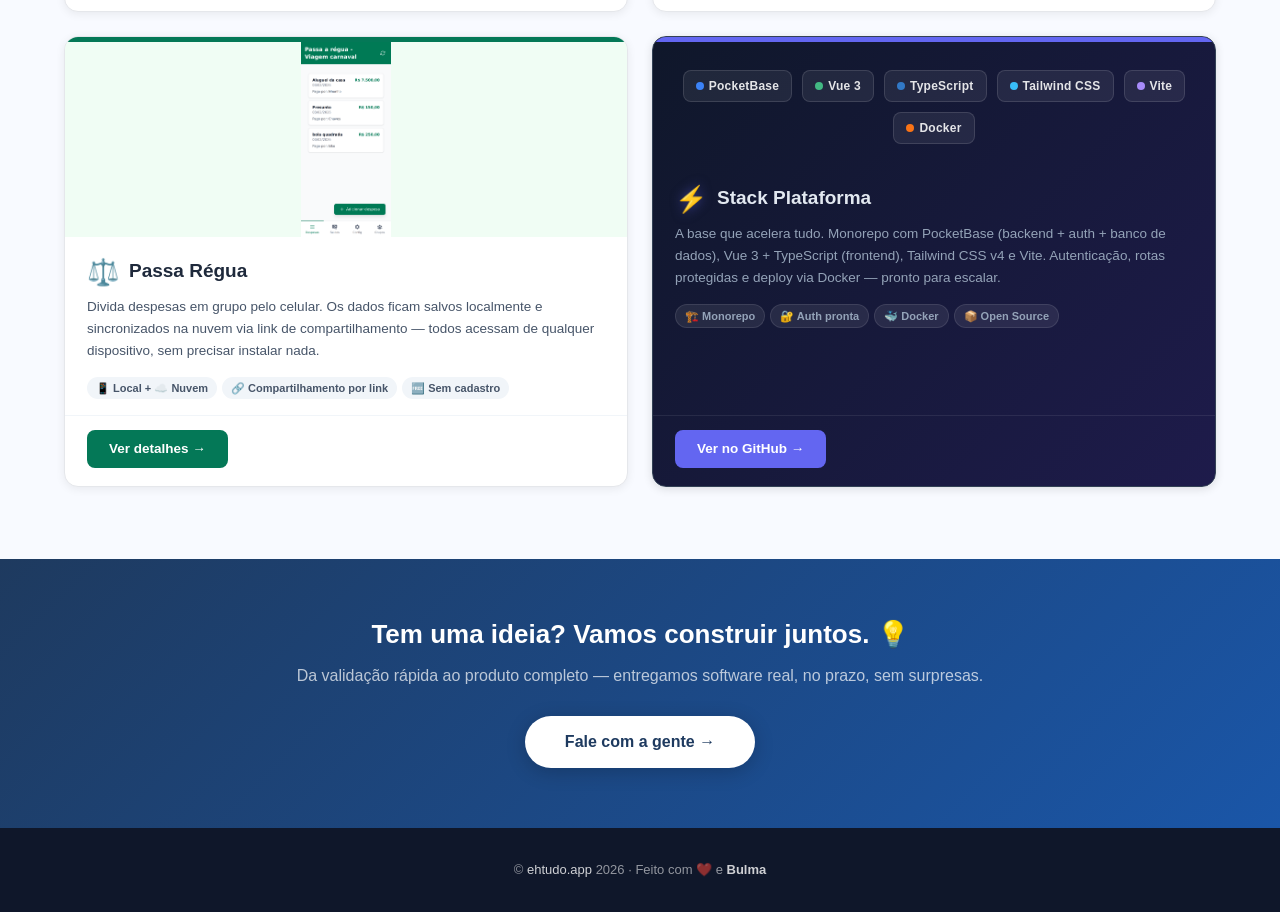
==== commit 738913de: "Move Telegram Hub to first app position Co-authored-by: edsonlcandido <38674440+edsonlcandido@users." ====
--- a/www/index.html
+++ b/www/index.html
@@ -220,109 +220,6 @@
 
         <div class="columns is-multiline">
 
-            <!-- Reembolsa AI -->
-            <div class="column is-half">
-                <div class="ht-card">
-                    <div class="ht-card-bar" style="background:#1a73e8;"></div>
-                    <div class="ht-card-imgwrap">
-                        <img class="ht-card-img" src="img/reembolsa-reports.png" alt="Reembolsa AI">
-                    </div>
-                    <div class="ht-card-body">
-                        <div class="ht-card-header">
-                            <span class="ht-card-icon">🧾</span>
-                            <span class="ht-card-name">Reembolsa AI</span>
-                        </div>
-                        <p class="ht-card-desc">Gestão de reembolsos corporativos com OCR e IA. Tire foto do cupom fiscal e a IA extrai os dados automaticamente. Dashboard de aprovação, multi-empresa e compliance com LGPD.</p>
-                        <div class="ht-card-tags">
-                            <span class="ht-tag">🤖 IA / OCR</span>
-                            <span class="ht-tag">🏢 Corporativo</span>
-                            <span class="ht-tag">🔒 LGPD</span>
-                            <span class="ht-tag">📱 Mobile-first</span>
-                        </div>
-                    </div>
-                    <div class="ht-card-footer">
-                        <a href="reembolsa.html" class="ht-btn" style="background:#1a73e8;">Ver detalhes →</a>
-                    </div>
-                </div>
-            </div>
-
-            <!-- Planilha -->
-            <div class="column is-half">
-                <div class="ht-card">
-                    <div class="ht-card-bar" style="background:#0f9d58;"></div>
-                    <div class="ht-card-imgwrap">
-                        <img class="ht-card-img" src="img/planilha-dashboard.png" alt="Planilha">
-                    </div>
-                    <div class="ht-card-body">
-                        <div class="ht-card-header">
-                            <span class="ht-card-icon">📊</span>
-                            <span class="ht-card-name">Planilha</span>
-                        </div>
-                        <p class="ht-card-desc">Liberdade da planilha + agilidade de um app. Lance gastos em segundos pelo celular e analise tudo no Google Sheets — seus dados ficam 100% no seu Drive.</p>
-                        <div class="ht-card-tags">
-                            <span class="ht-tag">📋 Google Sheets</span>
-                            <span class="ht-tag">🤖 IA / OCR</span>
-                            <span class="ht-tag">🔒 Seus dados</span>
-                            <span class="ht-tag">📱 Mobile-first</span>
-                        </div>
-                    </div>
-                    <div class="ht-card-footer">
-                        <a href="planilha.html" class="ht-btn" style="background:#0f9d58;">Ver detalhes →</a>
-                    </div>
-                </div>
-            </div>
-
-            <!-- Rifa -->
-            <div class="column is-half">
-                <div class="ht-card">
-                    <div class="ht-card-bar" style="background:#e67e22;"></div>
-                    <div class="ht-card-imgwrap" style="background:#fff7ed; display:flex; justify-content:center; align-items:center;">
-                        <img src="img/rifa-dashboard.png" alt="Rifa" style="height:195px; width:auto; object-fit:contain; display:block;">
-                    </div>
-                    <div class="ht-card-body">
-                        <div class="ht-card-header">
-                            <span class="ht-card-icon">🎟️</span>
-                            <span class="ht-card-name">Rifa</span>
-                        </div>
-                        <p class="ht-card-desc">Crie rifas online com pagamento direto via PIX. Você recebe 100% do valor, gera imagens para Stories e gerencia reservas e confirmações pelo painel de controle.</p>
-                        <div class="ht-card-tags">
-                            <span class="ht-tag">💳 PIX Direto</span>
-                            <span class="ht-tag">📱 Stories</span>
-                            <span class="ht-tag">🏆 Sorteio justo</span>
-                            <span class="ht-tag">🆓 Sem mensalidade</span>
-                        </div>
-                    </div>
-                    <div class="ht-card-footer">
-                        <a href="rifa.html" class="ht-btn" style="background:#e67e22;">Ver detalhes →</a>
-                    </div>
-                </div>
-            </div>
-
-            <!-- Passa Régua -->
-            <div class="column is-half">
-                <div class="ht-card">
-                    <div class="ht-card-bar" style="background:#047857;"></div>
-                    <div class="ht-card-imgwrap" style="background:#f0fdf4; display:flex; justify-content:center; align-items:center;">
-                        <img src="img/passaregua-despesas.png" alt="Passa Régua" style="height:195px; width:auto; object-fit:contain; display:block;">
-                    </div>
-                    <div class="ht-card-body">
-                        <div class="ht-card-header">
-                            <span class="ht-card-icon">⚖️</span>
-                            <span class="ht-card-name">Passa Régua</span>
-                        </div>
-                        <p class="ht-card-desc">Divida despesas em grupo pelo celular. Os dados ficam salvos localmente e sincronizados na nuvem via link de compartilhamento — todos acessam de qualquer dispositivo, sem precisar instalar nada.</p>
-                        <div class="ht-card-tags">
-                            <span class="ht-tag">📱 Local + ☁️ Nuvem</span>
-                            <span class="ht-tag">🔗 Compartilhamento por link</span>
-                            <span class="ht-tag">🆓 Sem cadastro</span>
-                        </div>
-                    </div>
-                    <div class="ht-card-footer">
-                        <a href="passaregua.html" class="ht-btn" style="background:#047857;">Ver detalhes →</a>
-                    </div>
-                </div>
-            </div>
-
             <!-- Telegram Webhook Hub -->
             <div class="column is-half">
                 <div class="ht-card">
@@ -346,6 +243,109 @@
                     </div>
                     <div class="ht-card-footer">
                         <a href="telegram-webhook.html" class="ht-btn" style="background:#229ed9;">Ver detalhes →</a>
+                    </div>
+                </div>
+            </div>
+
+            <!-- Reembolsa AI -->
+            <div class="column is-half">
+                <div class="ht-card">
+                    <div class="ht-card-bar" style="background:#1a73e8;"></div>
+                    <div class="ht-card-imgwrap">
+                        <img class="ht-card-img" src="img/reembolsa-reports.png" alt="Reembolsa AI">
+                    </div>
+                    <div class="ht-card-body">
+                        <div class="ht-card-header">
+                            <span class="ht-card-icon">🧾</span>
+                            <span class="ht-card-name">Reembolsa AI</span>
+                        </div>
+                        <p class="ht-card-desc">Gestão de reembolsos corporativos com OCR e IA. Tire foto do cupom fiscal e a IA extrai os dados automaticamente. Dashboard de aprovação, multi-empresa e compliance com LGPD.</p>
+                        <div class="ht-card-tags">
+                            <span class="ht-tag">🤖 IA / OCR</span>
+                            <span class="ht-tag">🏢 Corporativo</span>
+                            <span class="ht-tag">🔒 LGPD</span>
+                            <span class="ht-tag">📱 Mobile-first</span>
+                        </div>
+                    </div>
+                    <div class="ht-card-footer">
+                        <a href="reembolsa.html" class="ht-btn" style="background:#1a73e8;">Ver detalhes →</a>
+                    </div>
+                </div>
+            </div>
+
+            <!-- Planilha -->
+            <div class="column is-half">
+                <div class="ht-card">
+                    <div class="ht-card-bar" style="background:#0f9d58;"></div>
+                    <div class="ht-card-imgwrap">
+                        <img class="ht-card-img" src="img/planilha-dashboard.png" alt="Planilha">
+                    </div>
+                    <div class="ht-card-body">
+                        <div class="ht-card-header">
+                            <span class="ht-card-icon">📊</span>
+                            <span class="ht-card-name">Planilha</span>
+                        </div>
+                        <p class="ht-card-desc">Liberdade da planilha + agilidade de um app. Lance gastos em segundos pelo celular e analise tudo no Google Sheets — seus dados ficam 100% no seu Drive.</p>
+                        <div class="ht-card-tags">
+                            <span class="ht-tag">📋 Google Sheets</span>
+                            <span class="ht-tag">🤖 IA / OCR</span>
+                            <span class="ht-tag">🔒 Seus dados</span>
+                            <span class="ht-tag">📱 Mobile-first</span>
+                        </div>
+                    </div>
+                    <div class="ht-card-footer">
+                        <a href="planilha.html" class="ht-btn" style="background:#0f9d58;">Ver detalhes →</a>
+                    </div>
+                </div>
+            </div>
+
+            <!-- Rifa -->
+            <div class="column is-half">
+                <div class="ht-card">
+                    <div class="ht-card-bar" style="background:#e67e22;"></div>
+                    <div class="ht-card-imgwrap" style="background:#fff7ed; display:flex; justify-content:center; align-items:center;">
+                        <img src="img/rifa-dashboard.png" alt="Rifa" style="height:195px; width:auto; object-fit:contain; display:block;">
+                    </div>
+                    <div class="ht-card-body">
+                        <div class="ht-card-header">
+                            <span class="ht-card-icon">🎟️</span>
+                            <span class="ht-card-name">Rifa</span>
+                        </div>
+                        <p class="ht-card-desc">Crie rifas online com pagamento direto via PIX. Você recebe 100% do valor, gera imagens para Stories e gerencia reservas e confirmações pelo painel de controle.</p>
+                        <div class="ht-card-tags">
+                            <span class="ht-tag">💳 PIX Direto</span>
+                            <span class="ht-tag">📱 Stories</span>
+                            <span class="ht-tag">🏆 Sorteio justo</span>
+                            <span class="ht-tag">🆓 Sem mensalidade</span>
+                        </div>
+                    </div>
+                    <div class="ht-card-footer">
+                        <a href="rifa.html" class="ht-btn" style="background:#e67e22;">Ver detalhes →</a>
+                    </div>
+                </div>
+            </div>
+
+            <!-- Passa Régua -->
+            <div class="column is-half">
+                <div class="ht-card">
+                    <div class="ht-card-bar" style="background:#047857;"></div>
+                    <div class="ht-card-imgwrap" style="background:#f0fdf4; display:flex; justify-content:center; align-items:center;">
+                        <img src="img/passaregua-despesas.png" alt="Passa Régua" style="height:195px; width:auto; object-fit:contain; display:block;">
+                    </div>
+                    <div class="ht-card-body">
+                        <div class="ht-card-header">
+                            <span class="ht-card-icon">⚖️</span>
+                            <span class="ht-card-name">Passa Régua</span>
+                        </div>
+                        <p class="ht-card-desc">Divida despesas em grupo pelo celular. Os dados ficam salvos localmente e sincronizados na nuvem via link de compartilhamento — todos acessam de qualquer dispositivo, sem precisar instalar nada.</p>
+                        <div class="ht-card-tags">
+                            <span class="ht-tag">📱 Local + ☁️ Nuvem</span>
+                            <span class="ht-tag">🔗 Compartilhamento por link</span>
+                            <span class="ht-tag">🆓 Sem cadastro</span>
+                        </div>
+                    </div>
+                    <div class="ht-card-footer">
+                        <a href="passaregua.html" class="ht-btn" style="background:#047857;">Ver detalhes →</a>
                     </div>
                 </div>
             </div>
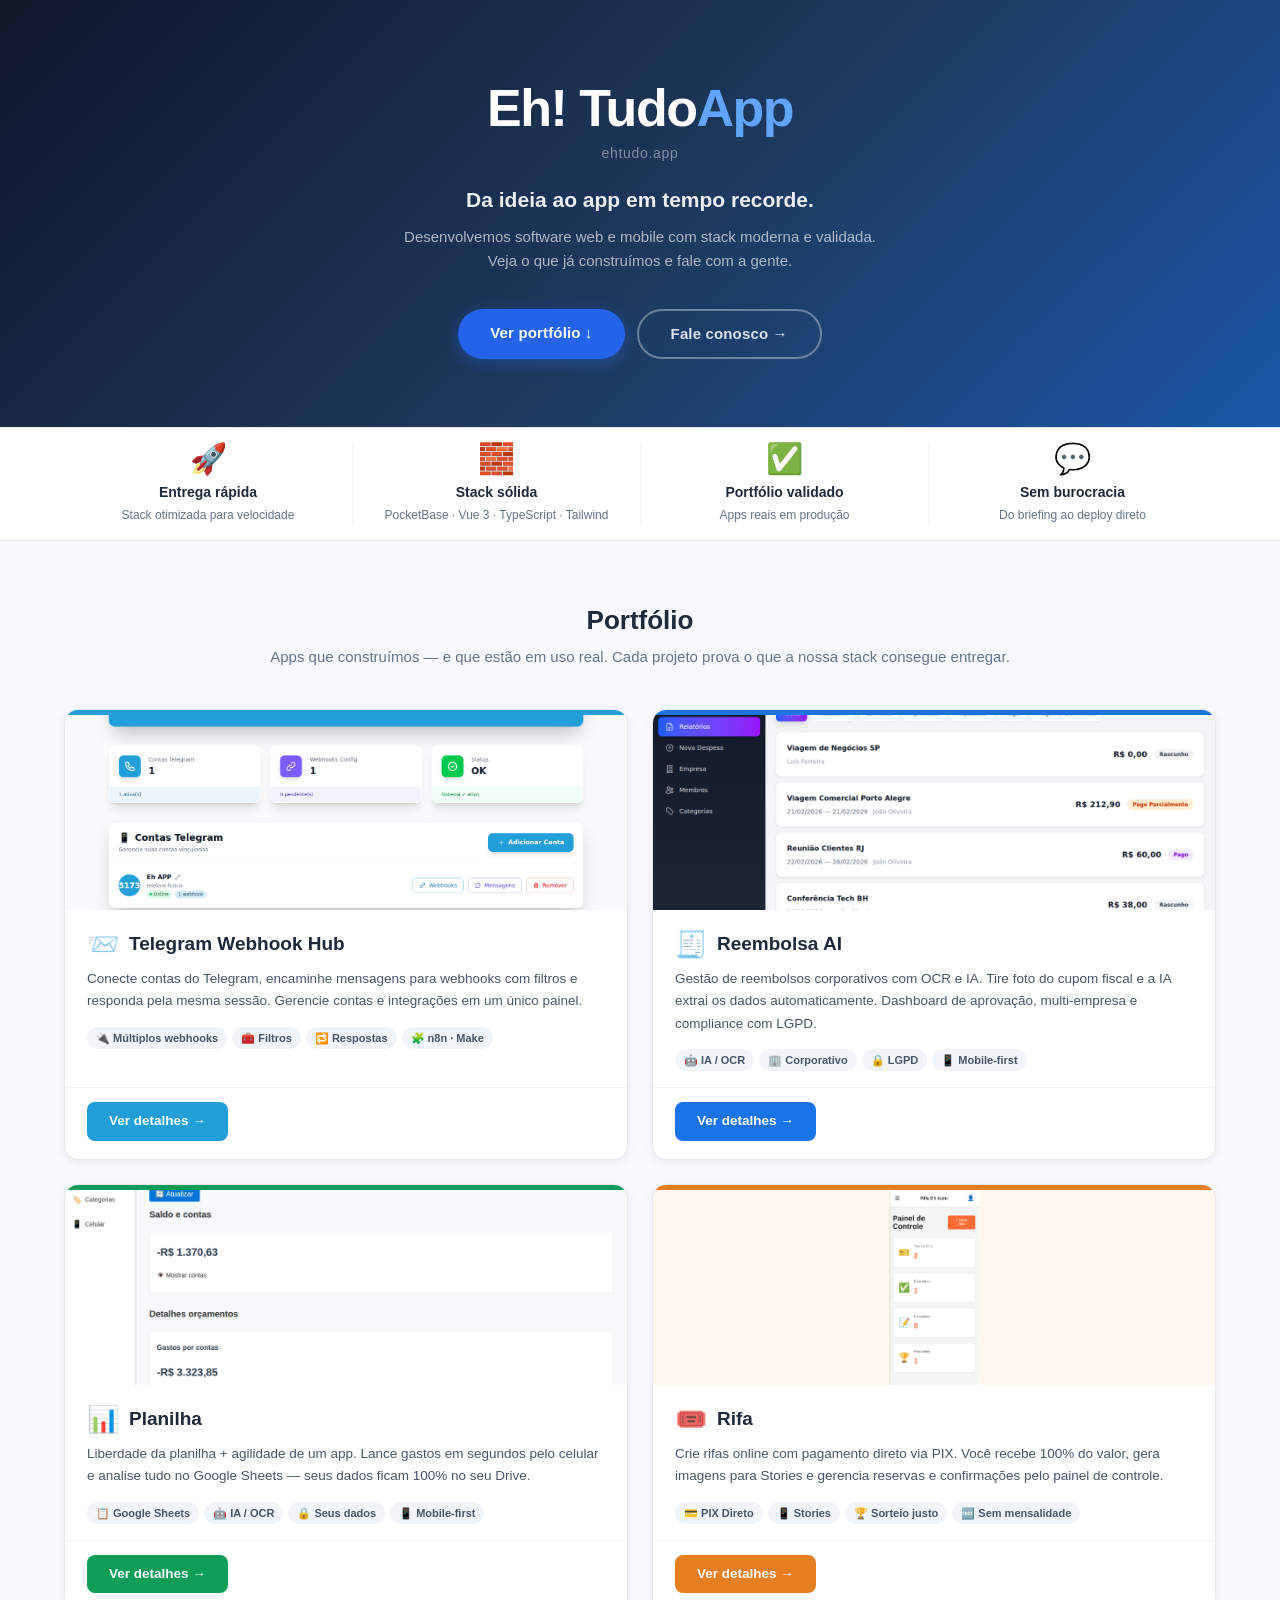
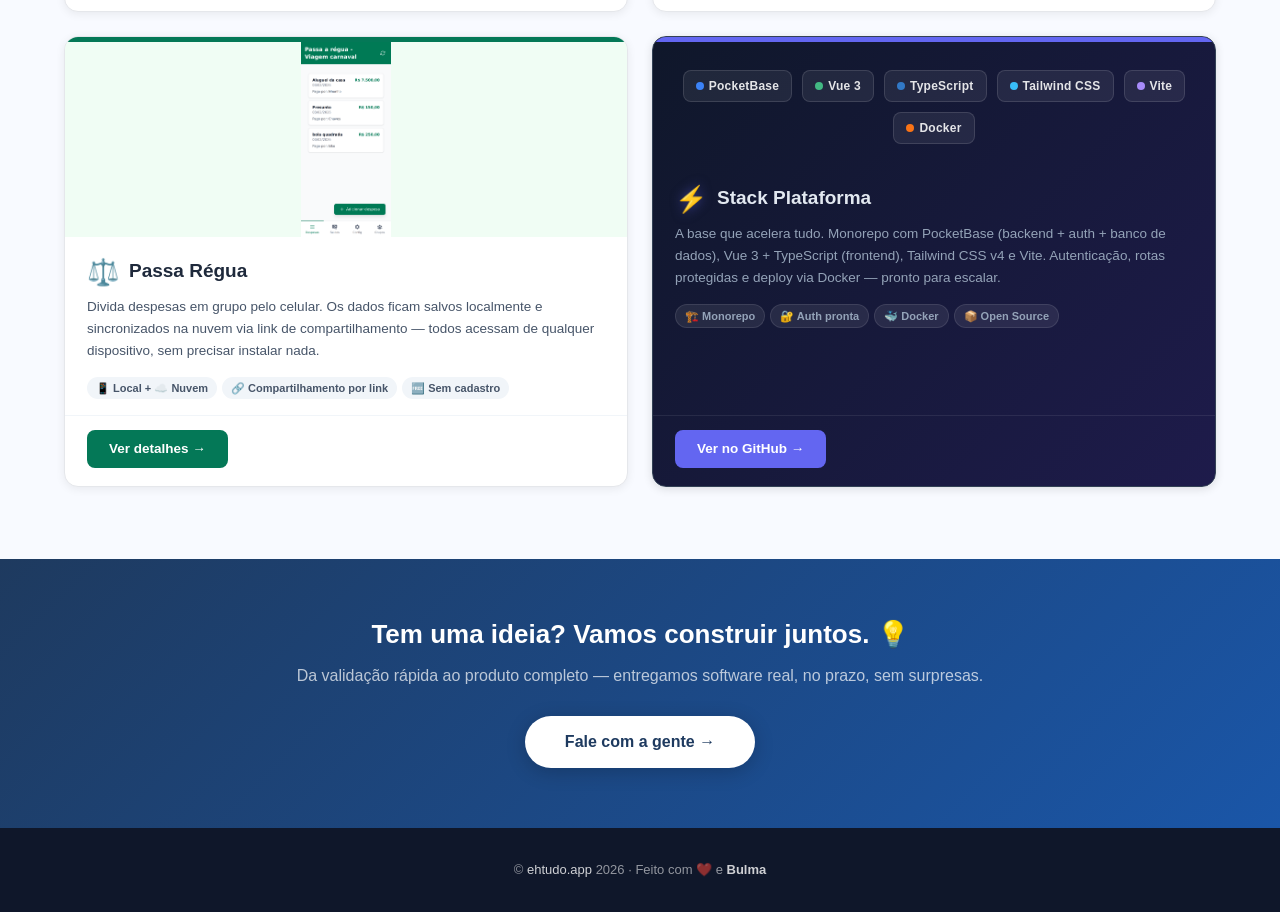
==== commit 40789a9b: "Show Telegram dashboard on homepage card Co-authored-by: edsonlcandido <38674440+edsonlcandido@users" ====
--- a/www/index.html
+++ b/www/index.html
@@ -224,9 +224,8 @@
             <div class="column is-half">
                 <div class="ht-card">
                     <div class="ht-card-bar" style="background:#229ed9;"></div>
-                    <div class="ht-card-imgwrap" style="height:195px; background:linear-gradient(135deg,#e8f7fd,#c9edfa); display:flex; justify-content:center; align-items:center; flex-direction:column; color:#168ac0;">
-                        <div style="font-size:56px; line-height:1;">✈️</div>
-                        <div style="font-size:18px; font-weight:700; margin-top:12px;">Telegram → Webhooks</div>
+                    <div class="ht-card-imgwrap">
+                        <img class="ht-card-img" src="img/telegram-webhook-dashboard.png" alt="Dashboard do Telegram Webhook Hub com dados fictícios">
                     </div>
                     <div class="ht-card-body">
                         <div class="ht-card-header">
